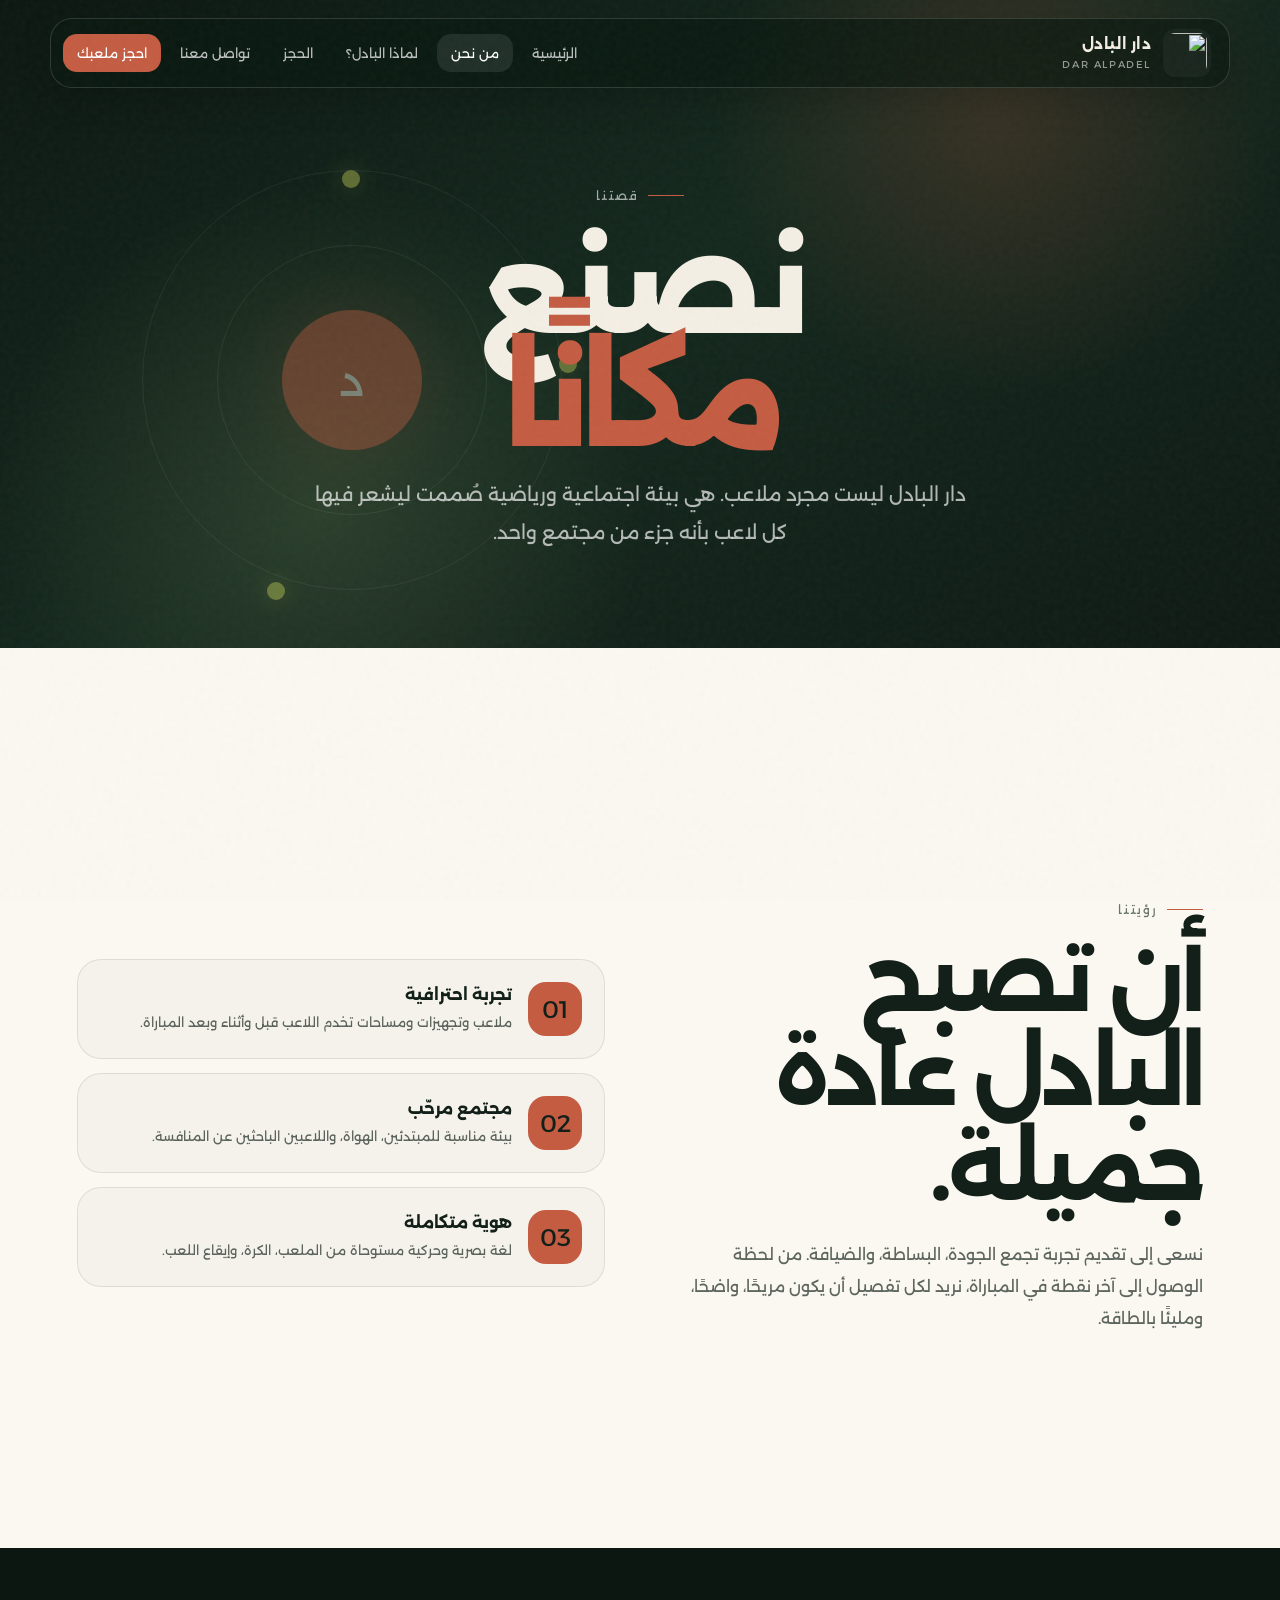
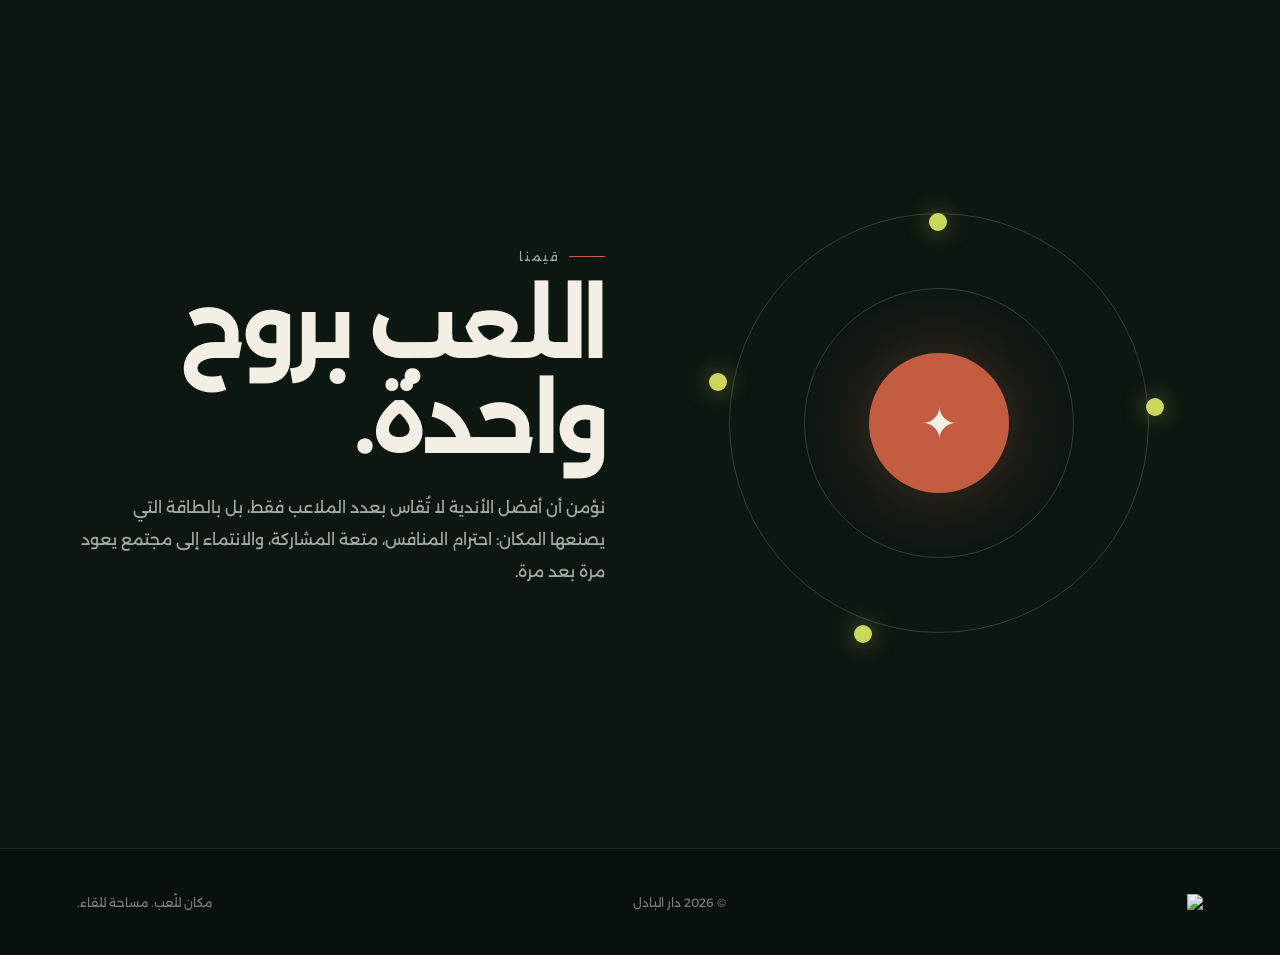
==== about.html @ 584abd35 "Add files via upload" ====
<!doctype html><html lang="ar" dir="rtl"><head><meta charset="utf-8"><meta name="viewport" content="width=device-width,initial-scale=1"><title>من نحن | دار البادل</title><link rel="stylesheet" href="styles.css"></head><body>
<header class="site-header"><a class="brand" href="index.html"><img src="assets/logo.png"><div class="brand-copy"><strong>دار البادل</strong><span>DAR ALPADEL</span></div></a><button class="menu-toggle">☰</button><nav class="nav"><a href="index.html">الرئيسية</a><a class="active" href="about.html">من نحن</a><a href="why.html">لماذا البادل؟</a><a href="booking.html">الحجز</a><a href="contact.html">تواصل معنا</a><a class="nav-cta" href="booking.html">احجز ملعبك</a></nav></header>
<section class="hero" style="min-height:72vh"><div class="game-stage"><div class="orbit" style="position:absolute;left:8%;top:20%;opacity:.42"><div class="orbit-core">د</div><span class="orbit-dot"></span><span class="orbit-dot"></span><span class="orbit-dot"></span></div></div><div class="hero-copy"><span class="eyebrow">قصتنا</span><h1 style="font-size:clamp(60px,10vw,140px)">نصنع <span>مكانًا</span></h1><p>دار البادل ليست مجرد ملاعب. هي بيئة اجتماعية ورياضية صُممت ليشعر فيها كل لاعب بأنه جزء من مجتمع واحد.</p></div></section>
<section class="section light"><div class="section-grid"><div class="reveal"><span class="eyebrow" style="color:var(--muted)">رؤيتنا</span><h2>أن تصبح البادل عادة جميلة.</h2><p>نسعى إلى تقديم تجربة تجمع الجودة، البساطة، والضيافة. من لحظة الوصول إلى آخر نقطة في المباراة، نريد لكل تفصيل أن يكون مريحًا، واضحًا، ومليئًا بالطاقة.</p></div><div class="feature-stack reveal"><div class="feature"><div class="feature-icon">01</div><div><h3>تجربة احترافية</h3><p>ملاعب وتجهيزات ومساحات تخدم اللاعب قبل وأثناء وبعد المباراة.</p></div></div><div class="feature"><div class="feature-icon">02</div><div><h3>مجتمع مرحّب</h3><p>بيئة مناسبة للمبتدئين، الهواة، واللاعبين الباحثين عن المنافسة.</p></div></div><div class="feature"><div class="feature-icon">03</div><div><h3>هوية متكاملة</h3><p>لغة بصرية وحركية مستوحاة من الملعب، الكرة، وإيقاع اللعب.</p></div></div></div></div></section>
<section class="section dark"><div class="section-grid"><div class="orbit reveal"><div class="orbit-core">✦</div><span class="orbit-dot"></span><span class="orbit-dot"></span><span class="orbit-dot"></span><span class="orbit-dot"></span></div><div class="reveal"><span class="eyebrow">قيمنا</span><h2>اللعب بروح واحدة.</h2><p>نؤمن أن أفضل الأندية لا تُقاس بعدد الملاعب فقط، بل بالطاقة التي يصنعها المكان: احترام المنافس، متعة المشاركة، والانتماء إلى مجتمع يعود مرة بعد مرة.</p></div></div></section>
<footer class="footer"><div class="footer-inner"><img src="assets/logo.png"><p>© 2026 دار البادل</p><p>مكان للّعب. مساحة للقاء.</p></div></footer><script src="script.js"></script></body></html>
---- styles.css ----
@import url('https://fonts.googleapis.com/css2?family=Alexandria:wght@300;400;500;600;700;800&family=Noto+Kufi+Arabic:wght@400;500;600;700;800&display=swap');

:root{
  --green:#5f744d;
  --green-dark:#15261d;
  --green-deep:#0c1711;
  --clay:#c45c42;
  --clay-soft:#e7a18e;
  --cream:#f4efe5;
  --paper:#fbf8f1;
  --ink:#122019;
  --muted:#66736b;
  --line:rgba(255,255,255,.13);
  --shadow:0 30px 80px rgba(0,0,0,.24);
}

*{box-sizing:border-box}
html{scroll-behavior:smooth}
body{
  margin:0;
  font-family:'Alexandria','Noto Kufi Arabic',sans-serif;
  color:var(--cream);
  background:var(--green-deep);
  overflow-x:hidden;
  direction:rtl;
}
body::before{
  content:"";
  position:fixed; inset:0;
  pointer-events:none; z-index:9999;
  opacity:.06;
  background-image:url("data:image/svg+xml,%3Csvg viewBox='0 0 180 180' xmlns='http://www.w3.org/2000/svg'%3E%3Cfilter id='n'%3E%3CfeTurbulence type='fractalNoise' baseFrequency='.9' numOctaves='2' stitchTiles='stitch'/%3E%3C/filter%3E%3Crect width='100%25' height='100%25' filter='url(%23n)' opacity='.65'/%3E%3C/svg%3E");
}
a{color:inherit;text-decoration:none}
button,input,select,textarea{font:inherit}

.site-header{
  position:fixed; top:18px; right:50%; transform:translateX(50%);
  width:min(1180px,calc(100% - 28px)); height:70px;
  z-index:1000; display:flex; align-items:center; justify-content:space-between;
  padding:0 18px 0 12px;
  border:1px solid rgba(255,255,255,.14);
  border-radius:22px;
  background:rgba(11,24,17,.68);
  backdrop-filter:blur(18px) saturate(130%);
  box-shadow:0 12px 35px rgba(0,0,0,.18);
}
.brand{display:flex;align-items:center;gap:12px}
.brand img{width:48px;height:48px;object-fit:contain;border-radius:12px;background:rgba(255,255,255,.04);padding:4px}
.brand-copy strong{display:block;font-size:15px;letter-spacing:.02em}
.brand-copy span{font-size:10px;color:rgba(255,255,255,.55);letter-spacing:.16em}
.nav{display:flex;gap:5px;align-items:center}
.nav a{padding:11px 14px;border-radius:14px;font-size:13px;color:rgba(255,255,255,.72);transition:.35s ease}
.nav a:hover,.nav a.active{background:rgba(255,255,255,.09);color:#fff}
.nav-cta{background:var(--clay)!important;color:#fff!important}
.menu-toggle{display:none;background:none;border:0;color:#fff;font-size:22px}

.progress-rail{position:fixed;left:22px;top:50%;transform:translateY(-50%);z-index:900;display:flex;flex-direction:column;gap:10px}
.progress-rail span{width:3px;height:40px;border-radius:99px;background:rgba(255,255,255,.13);overflow:hidden;position:relative}
.progress-rail span::after{content:"";position:absolute;inset:auto 0 0;height:var(--fill,0%);background:var(--clay);transition:.1s linear}

.page{min-height:100vh}
.hero{
  min-height:100vh; position:relative; display:grid; place-items:center; overflow:hidden;
  background:
   radial-gradient(circle at 78% 18%,rgba(196,92,66,.20),transparent 25%),
   radial-gradient(circle at 25% 78%,rgba(95,116,77,.30),transparent 30%),
   linear-gradient(145deg,#0c1711,#14281d 48%,#0e1913);
}
.hero-copy{position:relative;z-index:5;text-align:center;width:min(950px,90%);padding-top:85px}
.eyebrow{display:inline-flex;align-items:center;gap:9px;font-size:12px;letter-spacing:.16em;color:rgba(255,255,255,.62);text-transform:uppercase}
.eyebrow::before{content:"";width:36px;height:1px;background:var(--clay)}
.hero h1{font-size:clamp(64px,11vw,168px);line-height:.88;margin:28px 0 18px;letter-spacing:-.07em;font-weight:800}
.hero h1 span{display:block;color:var(--clay)}
.hero p{max-width:680px;margin:0 auto;color:rgba(255,255,255,.68);font-size:clamp(15px,1.5vw,20px);line-height:2}
.scroll-cue{position:absolute;bottom:34px;right:50%;transform:translateX(50%);z-index:5;font-size:11px;color:rgba(255,255,255,.42);display:flex;align-items:center;gap:10px}
.scroll-cue i{width:54px;height:1px;background:rgba(255,255,255,.2);position:relative;overflow:hidden}
.scroll-cue i::after{content:"";position:absolute;width:18px;height:1px;background:var(--clay);animation:scan 1.8s infinite ease-in-out}
@keyframes scan{from{right:-18px}to{right:54px}}

/* game court */
.game-stage{position:absolute;inset:0;perspective:1100px;overflow:hidden}
.court-wrap{position:absolute;width:min(900px,90vw);height:560px;left:50%;top:58%;transform:translate(-50%,-50%) rotateX(64deg) rotateZ(-5deg);transform-style:preserve-3d;filter:drop-shadow(0 40px 50px rgba(0,0,0,.35));opacity:.72}
.court{position:absolute;inset:0;border:4px solid rgba(244,239,229,.55);background:linear-gradient(90deg,transparent 49.7%,rgba(244,239,229,.5) 49.8% 50.2%,transparent 50.3%),linear-gradient(0deg,transparent 49.6%,rgba(244,239,229,.5) 49.7% 50.3%,transparent 50.4%),linear-gradient(145deg,#a84531,#cb644a);box-shadow:inset 0 0 0 18px rgba(21,38,29,.45)}
.court::before,.court::after{content:"";position:absolute;top:0;bottom:0;width:1px;background:rgba(244,239,229,.55)}
.court::before{left:24%}.court::after{right:24%}
.net{position:absolute;left:50%;top:0;bottom:0;width:10px;transform:translateX(-50%) translateZ(32px);background:repeating-linear-gradient(0deg,rgba(255,255,255,.5) 0 2px,transparent 2px 8px),rgba(14,27,19,.8);box-shadow:0 0 25px rgba(0,0,0,.5)}
.wall{position:absolute;background:rgba(95,116,77,.15);border:2px solid rgba(146,181,119,.45);backdrop-filter:blur(2px)}
.wall.back{left:0;right:0;height:120px;top:0;transform-origin:top;transform:rotateX(-90deg)}
.wall.side1{top:0;bottom:0;width:120px;left:0;transform-origin:left;transform:rotateY(90deg)}
.wall.side2{top:0;bottom:0;width:120px;right:0;transform-origin:right;transform:rotateY(-90deg)}
.ball{position:absolute;width:44px;height:44px;border-radius:50%;background:radial-gradient(circle at 35% 25%,#eaf275,#b9c642 58%,#758122);box-shadow:0 12px 30px rgba(0,0,0,.38),inset -5px -7px 12px rgba(0,0,0,.22);z-index:7;transform:translate3d(0,0,0)}
.ball::after{content:"";position:absolute;inset:5px;border-radius:50%;border:2px solid rgba(255,255,255,.55);border-left-color:transparent;border-bottom-color:transparent;transform:rotate(28deg)}
.racket{position:absolute;width:110px;height:155px;border:8px solid var(--green);border-radius:52% 52% 46% 46%;background:radial-gradient(circle,rgba(255,255,255,.12) 1.8px,transparent 2px);background-size:10px 10px;filter:drop-shadow(0 16px 18px rgba(0,0,0,.3));opacity:.68}
.racket::after{content:"";position:absolute;width:22px;height:70px;background:var(--clay);border-radius:10px;bottom:-60px;left:50%;transform:translateX(-50%)}
.racket.one{left:9%;top:24%;transform:rotate(-22deg)}
.racket.two{right:10%;bottom:18%;transform:rotate(24deg) scale(.8)}

.section{position:relative;min-height:100vh;padding:140px max(6vw,28px) 90px;display:flex;align-items:center;overflow:hidden}
.section.light{background:var(--paper);color:var(--ink)}
.section.dark{background:var(--green-deep)}
.section.clay{background:var(--clay);color:#fff}
.section-grid{width:min(1180px,100%);margin:auto;display:grid;grid-template-columns:1fr 1fr;gap:70px;align-items:center}
.section h2{font-size:clamp(44px,7vw,94px);line-height:1.05;margin:15px 0 24px;letter-spacing:-.045em}
.section p{font-size:16px;line-height:2;color:inherit;opacity:.68;max-width:620px}
.big-number{font-size:clamp(120px,22vw,340px);font-weight:800;line-height:.7;color:rgba(255,255,255,.045);position:absolute;left:-15px;bottom:30px;letter-spacing:-.08em}
.light .big-number{color:rgba(18,32,25,.05)}

.feature-stack{display:grid;gap:14px}
.feature{border:1px solid currentColor;border-color:rgba(255,255,255,.12);border-radius:24px;padding:22px;display:grid;grid-template-columns:54px 1fr;gap:16px;align-items:center;background:rgba(255,255,255,.035);transition:.4s ease}
.light .feature{border-color:rgba(18,32,25,.1);background:rgba(18,32,25,.025)}
.feature:hover{transform:translateX(-8px);background:rgba(255,255,255,.07)}
.feature-icon{width:54px;height:54px;border-radius:18px;display:grid;place-items:center;background:var(--clay);font-size:24px}
.feature h3{margin:0 0 7px;font-size:16px}.feature p{margin:0;font-size:13px;line-height:1.7}

.orbit{position:relative;width:min(500px,86vw);aspect-ratio:1;margin:auto}
.orbit::before,.orbit::after{content:"";position:absolute;border:1px solid rgba(255,255,255,.16);border-radius:50%;inset:8%;animation:spin 18s linear infinite}
.orbit::after{inset:23%;animation-direction:reverse;animation-duration:12s}
.orbit-core{position:absolute;inset:36%;border-radius:50%;background:var(--clay);box-shadow:0 0 80px rgba(196,92,66,.35);display:grid;place-items:center;font-size:44px}
.orbit-dot{position:absolute;width:18px;height:18px;border-radius:50%;background:#cbd65c;box-shadow:0 0 22px rgba(203,214,92,.5)}
.orbit-dot:nth-child(2){top:8%;left:48%}.orbit-dot:nth-child(3){top:45%;right:5%}.orbit-dot:nth-child(4){bottom:6%;left:33%}.orbit-dot:nth-child(5){left:4%;top:40%}
@keyframes spin{to{transform:rotate(360deg)}}

.kpi-row{display:grid;grid-template-columns:repeat(3,1fr);gap:14px;margin-top:32px}
.kpi{padding:22px;border-radius:22px;background:rgba(255,255,255,.06);border:1px solid rgba(255,255,255,.12)}
.kpi strong{display:block;font-size:32px;color:var(--clay);margin-bottom:7px}.kpi span{font-size:12px;color:rgba(255,255,255,.55)}

.booking-panel{width:min(980px,100%);margin:auto;padding:34px;border:1px solid rgba(255,255,255,.15);border-radius:34px;background:rgba(255,255,255,.055);backdrop-filter:blur(18px);box-shadow:var(--shadow)}
.booking-grid{display:grid;grid-template-columns:repeat(2,1fr);gap:16px;margin-top:30px}
.field{display:grid;gap:8px}.field.full{grid-column:1/-1}.field label{font-size:12px;color:rgba(255,255,255,.58)}
.field input,.field select,.field textarea{width:100%;border:1px solid rgba(255,255,255,.15);background:rgba(0,0,0,.12);color:#fff;border-radius:16px;padding:15px 16px;outline:none;transition:.3s}
.field input:focus,.field select:focus,.field textarea:focus{border-color:var(--clay);box-shadow:0 0 0 4px rgba(196,92,66,.12)}
.field option{color:#111}.field textarea{min-height:120px;resize:vertical}
.primary{border:0;border-radius:16px;padding:16px 22px;background:var(--clay);color:#fff;cursor:pointer;font-weight:700;transition:.3s;box-shadow:0 12px 30px rgba(196,92,66,.25)}
.primary:hover{transform:translateY(-3px);box-shadow:0 18px 40px rgba(196,92,66,.34)}

.contact-cards{display:grid;grid-template-columns:repeat(3,1fr);gap:16px;margin-top:36px}
.contact-card{padding:26px;border-radius:24px;background:rgba(255,255,255,.055);border:1px solid rgba(255,255,255,.12)}
.contact-card small{display:block;color:rgba(255,255,255,.5);margin-bottom:10px}.contact-card strong{font-size:16px}

.footer{padding:45px max(6vw,28px);background:#08110c;border-top:1px solid rgba(255,255,255,.09)}
.footer-inner{width:min(1180px,100%);margin:auto;display:flex;justify-content:space-between;align-items:center;gap:24px}
.footer p{margin:0;color:rgba(255,255,255,.45);font-size:12px}
.footer img{width:56px}

.reveal{opacity:0;transform:translateY(35px);transition:1s cubic-bezier(.2,.75,.2,1)}
.reveal.in{opacity:1;transform:none}
.float{animation:float 5s ease-in-out infinite}@keyframes float{50%{transform:translateY(-14px)}}

@media(max-width:900px){
 .nav{position:fixed;top:98px;right:14px;left:14px;display:none;flex-direction:column;align-items:stretch;background:rgba(11,24,17,.96);padding:15px;border-radius:20px;border:1px solid rgba(255,255,255,.12)}
 .nav.open{display:flex}.menu-toggle{display:block}.brand-copy{display:none}
 .section-grid{grid-template-columns:1fr;gap:45px}.hero h1{font-size:clamp(58px,18vw,105px)}
 .court-wrap{width:760px;left:42%;top:63%}.racket{opacity:.35}
 .kpi-row,.contact-cards{grid-template-columns:1fr}.booking-grid{grid-template-columns:1fr}.field.full{grid-column:auto}
 .progress-rail{display:none}.footer-inner{flex-direction:column;text-align:center}
}
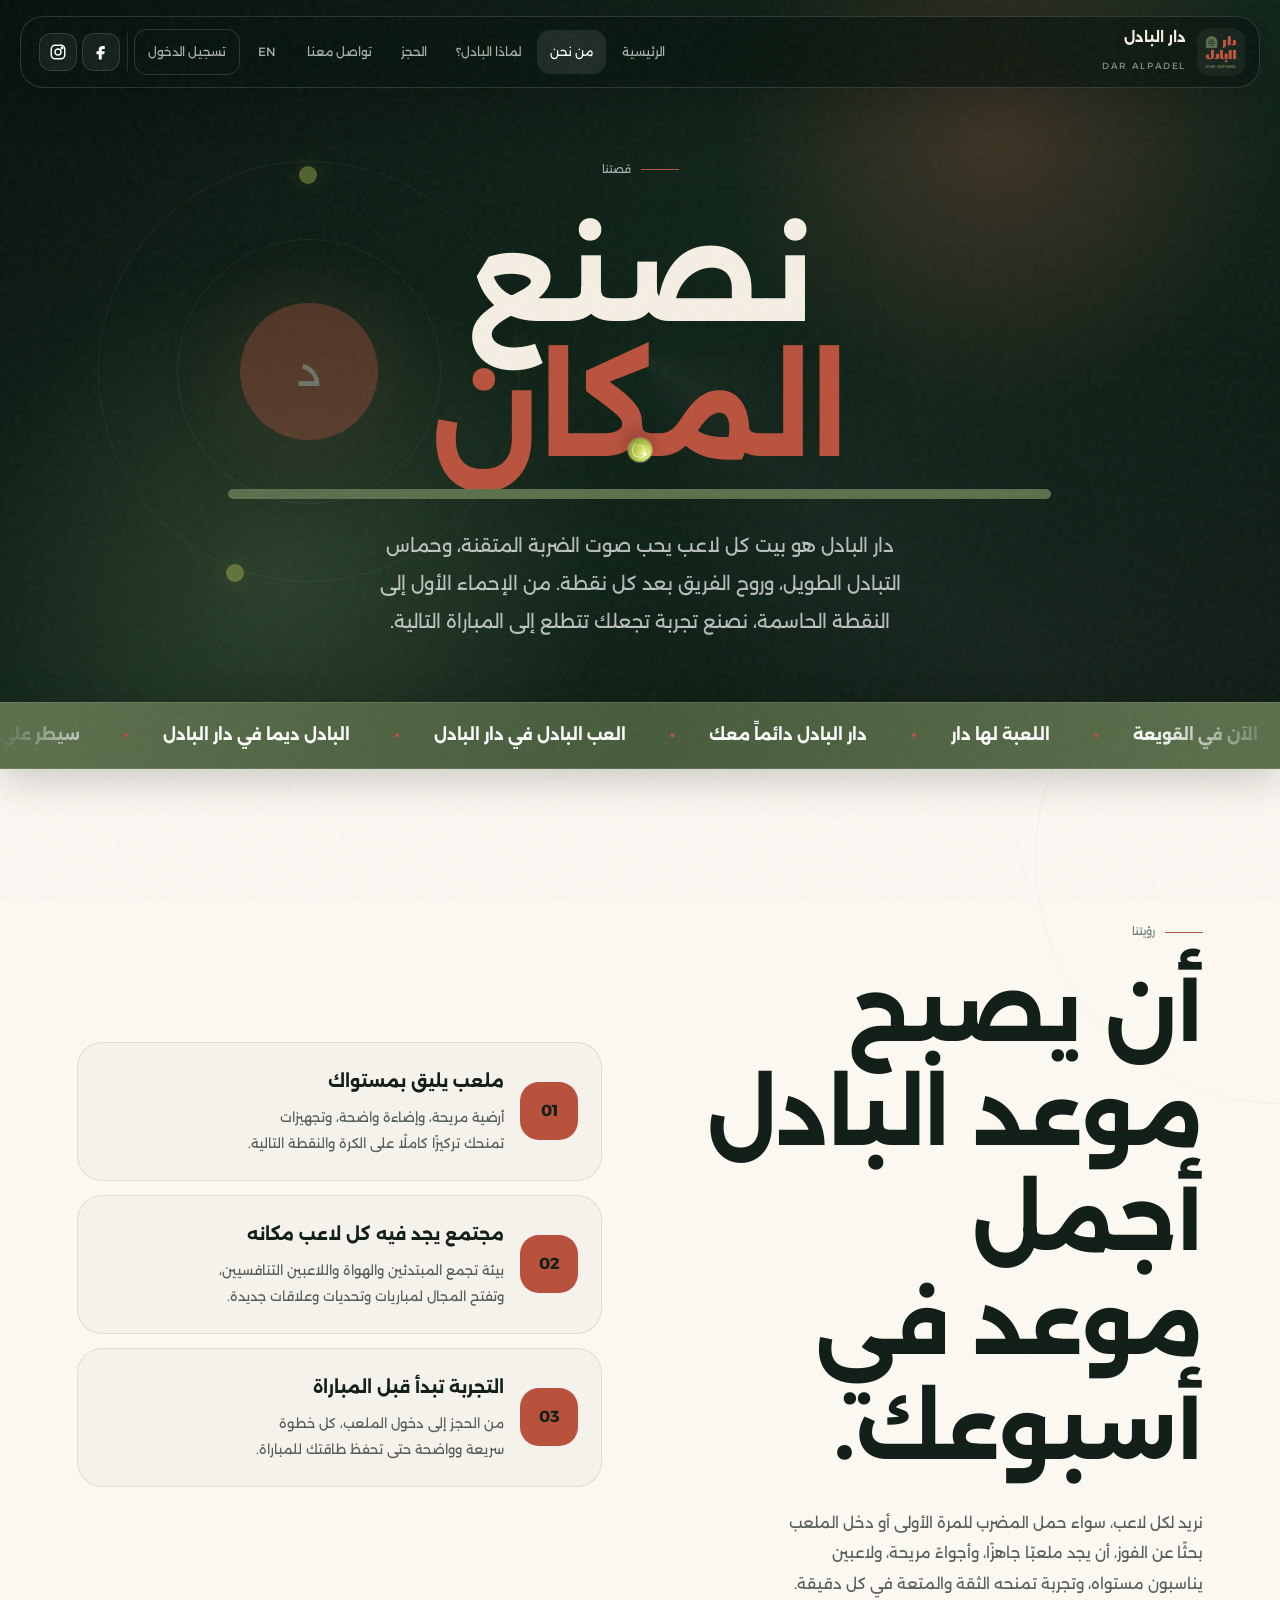
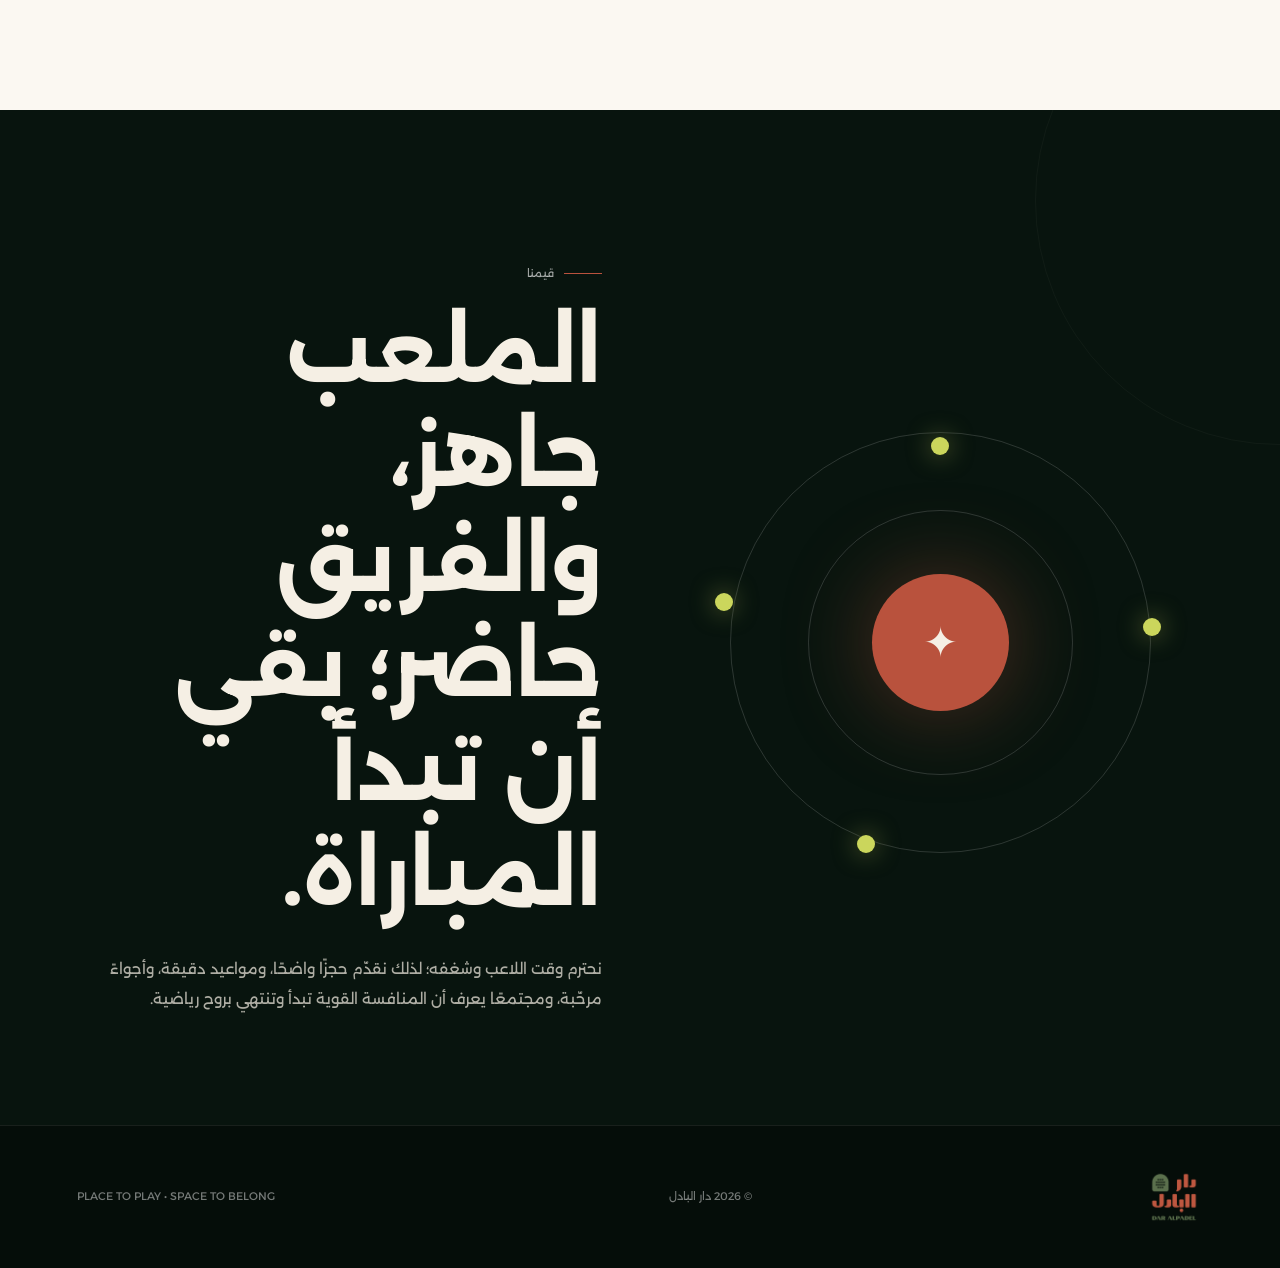
==== commit 0afb7a21: "Add files via upload" ====
--- a/about.html
+++ b/about.html
@@ -1,6 +1 @@
-<!doctype html><html lang="ar" dir="rtl"><head><meta charset="utf-8"><meta name="viewport" content="width=device-width,initial-scale=1"><title>من نحن | دار البادل</title><link rel="stylesheet" href="styles.css"></head><body>
-<header class="site-header"><a class="brand" href="index.html"><img src="assets/logo.png"><div class="brand-copy"><strong>دار البادل</strong><span>DAR ALPADEL</span></div></a><button class="menu-toggle">☰</button><nav class="nav"><a href="index.html">الرئيسية</a><a class="active" href="about.html">من نحن</a><a href="why.html">لماذا البادل؟</a><a href="booking.html">الحجز</a><a href="contact.html">تواصل معنا</a><a class="nav-cta" href="booking.html">احجز ملعبك</a></nav></header>
-<section class="hero" style="min-height:72vh"><div class="game-stage"><div class="orbit" style="position:absolute;left:8%;top:20%;opacity:.42"><div class="orbit-core">د</div><span class="orbit-dot"></span><span class="orbit-dot"></span><span class="orbit-dot"></span></div></div><div class="hero-copy"><span class="eyebrow">قصتنا</span><h1 style="font-size:clamp(60px,10vw,140px)">نصنع <span>مكانًا</span></h1><p>دار البادل ليست مجرد ملاعب. هي بيئة اجتماعية ورياضية صُممت ليشعر فيها كل لاعب بأنه جزء من مجتمع واحد.</p></div></section>
-<section class="section light"><div class="section-grid"><div class="reveal"><span class="eyebrow" style="color:var(--muted)">رؤيتنا</span><h2>أن تصبح البادل عادة جميلة.</h2><p>نسعى إلى تقديم تجربة تجمع الجودة، البساطة، والضيافة. من لحظة الوصول إلى آخر نقطة في المباراة، نريد لكل تفصيل أن يكون مريحًا، واضحًا، ومليئًا بالطاقة.</p></div><div class="feature-stack reveal"><div class="feature"><div class="feature-icon">01</div><div><h3>تجربة احترافية</h3><p>ملاعب وتجهيزات ومساحات تخدم اللاعب قبل وأثناء وبعد المباراة.</p></div></div><div class="feature"><div class="feature-icon">02</div><div><h3>مجتمع مرحّب</h3><p>بيئة مناسبة للمبتدئين، الهواة، واللاعبين الباحثين عن المنافسة.</p></div></div><div class="feature"><div class="feature-icon">03</div><div><h3>هوية متكاملة</h3><p>لغة بصرية وحركية مستوحاة من الملعب، الكرة، وإيقاع اللعب.</p></div></div></div></div></section>
-<section class="section dark"><div class="section-grid"><div class="orbit reveal"><div class="orbit-core">✦</div><span class="orbit-dot"></span><span class="orbit-dot"></span><span class="orbit-dot"></span><span class="orbit-dot"></span></div><div class="reveal"><span class="eyebrow">قيمنا</span><h2>اللعب بروح واحدة.</h2><p>نؤمن أن أفضل الأندية لا تُقاس بعدد الملاعب فقط، بل بالطاقة التي يصنعها المكان: احترام المنافس، متعة المشاركة، والانتماء إلى مجتمع يعود مرة بعد مرة.</p></div></div></section>
-<footer class="footer"><div class="footer-inner"><img src="assets/logo.png"><p>© 2026 دار البادل</p><p>مكان للّعب. مساحة للقاء.</p></div></footer><script src="script.js"></script></body></html>
+<!doctype html><html lang="ar" dir="rtl"><head><meta charset="utf-8"><meta name="viewport" content="width=device-width,initial-scale=1"><title>من نحن | Dar Alpadel</title><link rel="stylesheet" href="styles.css"></head><body><div class="page-progress"></div><header class="site-header"><a class="brand" href="home.html"><img src="logo.png"><div class="brand-copy"><strong>دار البادل</strong><small>DAR ALPADEL</small></div></a><button class="menu-toggle">☰</button><nav class="nav"><a href="home.html">الرئيسية</a><a class="active" href="about.html">من نحن</a><a href="why.html">لماذا البادل؟</a><a href="booking.html">الحجز</a><a href="contact.html">تواصل معنا</a><button class="lang-switch">EN</button><a class="account" href="auth.html" data-account>تسجيل الدخول</a><div class="nav-social" aria-label="روابط التواصل الاجتماعي"><a href="https://www.facebook.com/people/Dar-Al-Padelدار-البادل/61592068286306/?mibextid=wwXIfr&rdid=MiP0dB0Iv1mhrRpL&share_url=https%3A%2F%2Fwww.facebook.com%2Fshare%2F18tF1cYrZf%2F%3Fmibextid%3DwwXIfr" target="_blank" rel="noopener" aria-label="فيسبوك"><svg viewBox="0 0 24 24" aria-hidden="true"><path d="M14 8h3V4h-3c-3.3 0-5 2-5 5v2H6v4h3v7h4v-7h3.2l.8-4H13V9c0-.7.3-1 1-1Z"/></svg></a><a href="https://www.instagram.com/daralpadel.ly" target="_blank" rel="noopener" aria-label="إنستغرام"><svg viewBox="0 0 24 24" aria-hidden="true"><rect x="3" y="3" width="18" height="18" rx="5"/><circle cx="12" cy="12" r="4"/><circle cx="17.4" cy="6.6" r="1"/></svg></a></div></nav></header><section class="hero" style="min-height:78svh"><div class="game-stage"><div class="orbit" style="position:absolute;left:5%;top:18%;opacity:.38"><div class="orbit-core">د</div><span class="orbit-dot"></span><span class="orbit-dot"></span><span class="orbit-dot"></span></div></div><div class="hero-copy"><span class="eyebrow">قصتنا</span><h1 style="font-size:clamp(60px,10vw,140px)">نصنع <span>المكان</span></h1><p>دار البادل هو بيت كل لاعب يحب صوت الضربة المتقنة، وحماس التبادل الطويل، وروح الفريق بعد كل نقطة. من الإحماء الأول إلى النقطة الحاسمة، نصنع تجربة تجعلك تتطلع إلى المباراة التالية.</p></div></section><section class="section light"><div class="section-grid"><div class="reveal"><span class="eyebrow" style="color:var(--muted)">رؤيتنا</span><h2>أن يصبح موعد البادل أجمل موعد في أسبوعك.</h2><p>نريد لكل لاعب، سواء حمل المضرب للمرة الأولى أو دخل الملعب بحثًا عن الفوز، أن يجد ملعبًا جاهزًا، وأجواءً مريحة، ولاعبين يناسبون مستواه، وتجربة تمنحه الثقة والمتعة في كل دقيقة.</p></div><div class="feature-stack reveal"><div class="feature"><div class="feature-icon">01</div><div><h3>ملعب يليق بمستواك</h3><p>أرضية مريحة، وإضاءة واضحة، وتجهيزات تمنحك تركيزًا كاملًا على الكرة والنقطة التالية.</p></div></div><div class="feature"><div class="feature-icon">02</div><div><h3>مجتمع يجد فيه كل لاعب مكانه</h3><p>بيئة تجمع المبتدئين والهواة واللاعبين التنافسيين، وتفتح المجال لمباريات وتحديات وعلاقات جديدة.</p></div></div><div class="feature"><div class="feature-icon">03</div><div><h3>التجربة تبدأ قبل المباراة</h3><p>من الحجز إلى دخول الملعب، كل خطوة سريعة وواضحة حتى تحفظ طاقتك للمباراة.</p></div></div></div></div></section><section class="section dark"><div class="section-grid"><div class="orbit reveal"><div class="orbit-core">✦</div><span class="orbit-dot"></span><span class="orbit-dot"></span><span class="orbit-dot"></span><span class="orbit-dot"></span></div><div class="reveal"><span class="eyebrow">قيمنا</span><h2>الملعب جاهز، والفريق حاضر؛ بقي أن تبدأ المباراة.</h2><p>نحترم وقت اللاعب وشغفه؛ لذلك نقدّم حجزًا واضحًا، ومواعيد دقيقة، وأجواءً مرحّبة، ومجتمعًا يعرف أن المنافسة القوية تبدأ وتنتهي بروح رياضية.</p></div></div></section><footer class="footer"><div class="footer-inner"><img src="logo.png"><p>© 2026 دار البادل</p><p>PLACE TO PLAY • SPACE TO BELONG</p></div></footer><script src="script.js"></script></body></html>
--- a/styles.css
+++ b/styles.css
@@ -1,157 +1,265 @@
-@import url('https://fonts.googleapis.com/css2?family=Alexandria:wght@300;400;500;600;700;800&family=Noto+Kufi+Arabic:wght@400;500;600;700;800&display=swap');
-
-:root{
-  --green:#5f744d;
-  --green-dark:#15261d;
-  --green-deep:#0c1711;
-  --clay:#c45c42;
-  --clay-soft:#e7a18e;
-  --cream:#f4efe5;
-  --paper:#fbf8f1;
-  --ink:#122019;
-  --muted:#66736b;
-  --line:rgba(255,255,255,.13);
-  --shadow:0 30px 80px rgba(0,0,0,.24);
-}
-
-*{box-sizing:border-box}
-html{scroll-behavior:smooth}
-body{
-  margin:0;
-  font-family:'Alexandria','Noto Kufi Arabic',sans-serif;
-  color:var(--cream);
-  background:var(--green-deep);
-  overflow-x:hidden;
-  direction:rtl;
-}
-body::before{
-  content:"";
-  position:fixed; inset:0;
-  pointer-events:none; z-index:9999;
-  opacity:.06;
-  background-image:url("data:image/svg+xml,%3Csvg viewBox='0 0 180 180' xmlns='http://www.w3.org/2000/svg'%3E%3Cfilter id='n'%3E%3CfeTurbulence type='fractalNoise' baseFrequency='.9' numOctaves='2' stitchTiles='stitch'/%3E%3C/filter%3E%3Crect width='100%25' height='100%25' filter='url(%23n)' opacity='.65'/%3E%3C/svg%3E");
-}
-a{color:inherit;text-decoration:none}
-button,input,select,textarea{font:inherit}
-
-.site-header{
-  position:fixed; top:18px; right:50%; transform:translateX(50%);
-  width:min(1180px,calc(100% - 28px)); height:70px;
-  z-index:1000; display:flex; align-items:center; justify-content:space-between;
-  padding:0 18px 0 12px;
-  border:1px solid rgba(255,255,255,.14);
-  border-radius:22px;
-  background:rgba(11,24,17,.68);
-  backdrop-filter:blur(18px) saturate(130%);
-  box-shadow:0 12px 35px rgba(0,0,0,.18);
-}
-.brand{display:flex;align-items:center;gap:12px}
-.brand img{width:48px;height:48px;object-fit:contain;border-radius:12px;background:rgba(255,255,255,.04);padding:4px}
-.brand-copy strong{display:block;font-size:15px;letter-spacing:.02em}
-.brand-copy span{font-size:10px;color:rgba(255,255,255,.55);letter-spacing:.16em}
-.nav{display:flex;gap:5px;align-items:center}
-.nav a{padding:11px 14px;border-radius:14px;font-size:13px;color:rgba(255,255,255,.72);transition:.35s ease}
-.nav a:hover,.nav a.active{background:rgba(255,255,255,.09);color:#fff}
-.nav-cta{background:var(--clay)!important;color:#fff!important}
-.menu-toggle{display:none;background:none;border:0;color:#fff;font-size:22px}
-
-.progress-rail{position:fixed;left:22px;top:50%;transform:translateY(-50%);z-index:900;display:flex;flex-direction:column;gap:10px}
-.progress-rail span{width:3px;height:40px;border-radius:99px;background:rgba(255,255,255,.13);overflow:hidden;position:relative}
-.progress-rail span::after{content:"";position:absolute;inset:auto 0 0;height:var(--fill,0%);background:var(--clay);transition:.1s linear}
-
-.page{min-height:100vh}
-.hero{
-  min-height:100vh; position:relative; display:grid; place-items:center; overflow:hidden;
-  background:
-   radial-gradient(circle at 78% 18%,rgba(196,92,66,.20),transparent 25%),
-   radial-gradient(circle at 25% 78%,rgba(95,116,77,.30),transparent 30%),
-   linear-gradient(145deg,#0c1711,#14281d 48%,#0e1913);
-}
-.hero-copy{position:relative;z-index:5;text-align:center;width:min(950px,90%);padding-top:85px}
-.eyebrow{display:inline-flex;align-items:center;gap:9px;font-size:12px;letter-spacing:.16em;color:rgba(255,255,255,.62);text-transform:uppercase}
-.eyebrow::before{content:"";width:36px;height:1px;background:var(--clay)}
-.hero h1{font-size:clamp(64px,11vw,168px);line-height:.88;margin:28px 0 18px;letter-spacing:-.07em;font-weight:800}
-.hero h1 span{display:block;color:var(--clay)}
-.hero p{max-width:680px;margin:0 auto;color:rgba(255,255,255,.68);font-size:clamp(15px,1.5vw,20px);line-height:2}
-.scroll-cue{position:absolute;bottom:34px;right:50%;transform:translateX(50%);z-index:5;font-size:11px;color:rgba(255,255,255,.42);display:flex;align-items:center;gap:10px}
-.scroll-cue i{width:54px;height:1px;background:rgba(255,255,255,.2);position:relative;overflow:hidden}
-.scroll-cue i::after{content:"";position:absolute;width:18px;height:1px;background:var(--clay);animation:scan 1.8s infinite ease-in-out}
-@keyframes scan{from{right:-18px}to{right:54px}}
-
-/* game court */
-.game-stage{position:absolute;inset:0;perspective:1100px;overflow:hidden}
-.court-wrap{position:absolute;width:min(900px,90vw);height:560px;left:50%;top:58%;transform:translate(-50%,-50%) rotateX(64deg) rotateZ(-5deg);transform-style:preserve-3d;filter:drop-shadow(0 40px 50px rgba(0,0,0,.35));opacity:.72}
-.court{position:absolute;inset:0;border:4px solid rgba(244,239,229,.55);background:linear-gradient(90deg,transparent 49.7%,rgba(244,239,229,.5) 49.8% 50.2%,transparent 50.3%),linear-gradient(0deg,transparent 49.6%,rgba(244,239,229,.5) 49.7% 50.3%,transparent 50.4%),linear-gradient(145deg,#a84531,#cb644a);box-shadow:inset 0 0 0 18px rgba(21,38,29,.45)}
-.court::before,.court::after{content:"";position:absolute;top:0;bottom:0;width:1px;background:rgba(244,239,229,.55)}
-.court::before{left:24%}.court::after{right:24%}
-.net{position:absolute;left:50%;top:0;bottom:0;width:10px;transform:translateX(-50%) translateZ(32px);background:repeating-linear-gradient(0deg,rgba(255,255,255,.5) 0 2px,transparent 2px 8px),rgba(14,27,19,.8);box-shadow:0 0 25px rgba(0,0,0,.5)}
-.wall{position:absolute;background:rgba(95,116,77,.15);border:2px solid rgba(146,181,119,.45);backdrop-filter:blur(2px)}
-.wall.back{left:0;right:0;height:120px;top:0;transform-origin:top;transform:rotateX(-90deg)}
-.wall.side1{top:0;bottom:0;width:120px;left:0;transform-origin:left;transform:rotateY(90deg)}
-.wall.side2{top:0;bottom:0;width:120px;right:0;transform-origin:right;transform:rotateY(-90deg)}
-.ball{position:absolute;width:44px;height:44px;border-radius:50%;background:radial-gradient(circle at 35% 25%,#eaf275,#b9c642 58%,#758122);box-shadow:0 12px 30px rgba(0,0,0,.38),inset -5px -7px 12px rgba(0,0,0,.22);z-index:7;transform:translate3d(0,0,0)}
-.ball::after{content:"";position:absolute;inset:5px;border-radius:50%;border:2px solid rgba(255,255,255,.55);border-left-color:transparent;border-bottom-color:transparent;transform:rotate(28deg)}
-.racket{position:absolute;width:110px;height:155px;border:8px solid var(--green);border-radius:52% 52% 46% 46%;background:radial-gradient(circle,rgba(255,255,255,.12) 1.8px,transparent 2px);background-size:10px 10px;filter:drop-shadow(0 16px 18px rgba(0,0,0,.3));opacity:.68}
-.racket::after{content:"";position:absolute;width:22px;height:70px;background:var(--clay);border-radius:10px;bottom:-60px;left:50%;transform:translateX(-50%)}
-.racket.one{left:9%;top:24%;transform:rotate(-22deg)}
-.racket.two{right:10%;bottom:18%;transform:rotate(24deg) scale(.8)}
-
-.section{position:relative;min-height:100vh;padding:140px max(6vw,28px) 90px;display:flex;align-items:center;overflow:hidden}
-.section.light{background:var(--paper);color:var(--ink)}
-.section.dark{background:var(--green-deep)}
-.section.clay{background:var(--clay);color:#fff}
-.section-grid{width:min(1180px,100%);margin:auto;display:grid;grid-template-columns:1fr 1fr;gap:70px;align-items:center}
-.section h2{font-size:clamp(44px,7vw,94px);line-height:1.05;margin:15px 0 24px;letter-spacing:-.045em}
-.section p{font-size:16px;line-height:2;color:inherit;opacity:.68;max-width:620px}
-.big-number{font-size:clamp(120px,22vw,340px);font-weight:800;line-height:.7;color:rgba(255,255,255,.045);position:absolute;left:-15px;bottom:30px;letter-spacing:-.08em}
-.light .big-number{color:rgba(18,32,25,.05)}
-
-.feature-stack{display:grid;gap:14px}
-.feature{border:1px solid currentColor;border-color:rgba(255,255,255,.12);border-radius:24px;padding:22px;display:grid;grid-template-columns:54px 1fr;gap:16px;align-items:center;background:rgba(255,255,255,.035);transition:.4s ease}
-.light .feature{border-color:rgba(18,32,25,.1);background:rgba(18,32,25,.025)}
-.feature:hover{transform:translateX(-8px);background:rgba(255,255,255,.07)}
-.feature-icon{width:54px;height:54px;border-radius:18px;display:grid;place-items:center;background:var(--clay);font-size:24px}
-.feature h3{margin:0 0 7px;font-size:16px}.feature p{margin:0;font-size:13px;line-height:1.7}
-
-.orbit{position:relative;width:min(500px,86vw);aspect-ratio:1;margin:auto}
-.orbit::before,.orbit::after{content:"";position:absolute;border:1px solid rgba(255,255,255,.16);border-radius:50%;inset:8%;animation:spin 18s linear infinite}
-.orbit::after{inset:23%;animation-direction:reverse;animation-duration:12s}
-.orbit-core{position:absolute;inset:36%;border-radius:50%;background:var(--clay);box-shadow:0 0 80px rgba(196,92,66,.35);display:grid;place-items:center;font-size:44px}
-.orbit-dot{position:absolute;width:18px;height:18px;border-radius:50%;background:#cbd65c;box-shadow:0 0 22px rgba(203,214,92,.5)}
-.orbit-dot:nth-child(2){top:8%;left:48%}.orbit-dot:nth-child(3){top:45%;right:5%}.orbit-dot:nth-child(4){bottom:6%;left:33%}.orbit-dot:nth-child(5){left:4%;top:40%}
-@keyframes spin{to{transform:rotate(360deg)}}
-
-.kpi-row{display:grid;grid-template-columns:repeat(3,1fr);gap:14px;margin-top:32px}
-.kpi{padding:22px;border-radius:22px;background:rgba(255,255,255,.06);border:1px solid rgba(255,255,255,.12)}
-.kpi strong{display:block;font-size:32px;color:var(--clay);margin-bottom:7px}.kpi span{font-size:12px;color:rgba(255,255,255,.55)}
-
-.booking-panel{width:min(980px,100%);margin:auto;padding:34px;border:1px solid rgba(255,255,255,.15);border-radius:34px;background:rgba(255,255,255,.055);backdrop-filter:blur(18px);box-shadow:var(--shadow)}
-.booking-grid{display:grid;grid-template-columns:repeat(2,1fr);gap:16px;margin-top:30px}
-.field{display:grid;gap:8px}.field.full{grid-column:1/-1}.field label{font-size:12px;color:rgba(255,255,255,.58)}
-.field input,.field select,.field textarea{width:100%;border:1px solid rgba(255,255,255,.15);background:rgba(0,0,0,.12);color:#fff;border-radius:16px;padding:15px 16px;outline:none;transition:.3s}
-.field input:focus,.field select:focus,.field textarea:focus{border-color:var(--clay);box-shadow:0 0 0 4px rgba(196,92,66,.12)}
-.field option{color:#111}.field textarea{min-height:120px;resize:vertical}
-.primary{border:0;border-radius:16px;padding:16px 22px;background:var(--clay);color:#fff;cursor:pointer;font-weight:700;transition:.3s;box-shadow:0 12px 30px rgba(196,92,66,.25)}
-.primary:hover{transform:translateY(-3px);box-shadow:0 18px 40px rgba(196,92,66,.34)}
-
-.contact-cards{display:grid;grid-template-columns:repeat(3,1fr);gap:16px;margin-top:36px}
-.contact-card{padding:26px;border-radius:24px;background:rgba(255,255,255,.055);border:1px solid rgba(255,255,255,.12)}
-.contact-card small{display:block;color:rgba(255,255,255,.5);margin-bottom:10px}.contact-card strong{font-size:16px}
-
-.footer{padding:45px max(6vw,28px);background:#08110c;border-top:1px solid rgba(255,255,255,.09)}
-.footer-inner{width:min(1180px,100%);margin:auto;display:flex;justify-content:space-between;align-items:center;gap:24px}
-.footer p{margin:0;color:rgba(255,255,255,.45);font-size:12px}
-.footer img{width:56px}
-
-.reveal{opacity:0;transform:translateY(35px);transition:1s cubic-bezier(.2,.75,.2,1)}
-.reveal.in{opacity:1;transform:none}
-.float{animation:float 5s ease-in-out infinite}@keyframes float{50%{transform:translateY(-14px)}}
-
-@media(max-width:900px){
- .nav{position:fixed;top:98px;right:14px;left:14px;display:none;flex-direction:column;align-items:stretch;background:rgba(11,24,17,.96);padding:15px;border-radius:20px;border:1px solid rgba(255,255,255,.12)}
- .nav.open{display:flex}.menu-toggle{display:block}.brand-copy{display:none}
- .section-grid{grid-template-columns:1fr;gap:45px}.hero h1{font-size:clamp(58px,18vw,105px)}
- .court-wrap{width:760px;left:42%;top:63%}.racket{opacity:.35}
- .kpi-row,.contact-cards{grid-template-columns:1fr}.booking-grid{grid-template-columns:1fr}.field.full{grid-column:auto}
- .progress-rail{display:none}.footer-inner{flex-direction:column;text-align:center}
-}
+@import url('https://fonts.googleapis.com/css2?family=Alexandria:wght@300;400;500;600;700;800&family=Manrope:wght@300;400;500;600;700;800&display=swap');
+:root{--green:#5b704c;--deep:#08140e;--deep2:#102219;--clay:#b9523d;--cream:#f5efe4;--paper:#fbf8f2;--ink:#132019;--muted:#718077;--line:rgba(255,255,255,.13);--ease:cubic-bezier(.16,1,.3,1);--shadow:0 30px 90px rgba(0,0,0,.28)}
+*{box-sizing:border-box}html{scroll-behavior:smooth}body{margin:0;background:var(--deep);color:var(--cream);font-family:'Alexandria','Manrope',sans-serif;overflow-x:hidden}html[dir=ltr] body{font-family:'Manrope','Alexandria',sans-serif}a{color:inherit;text-decoration:none}button,input,select,textarea{font:inherit}button{color:inherit}body::after{content:"";position:fixed;inset:0;z-index:9999;pointer-events:none;opacity:.045;background-image:url("data:image/svg+xml,%3Csvg viewBox='0 0 180 180' xmlns='http://www.w3.org/2000/svg'%3E%3Cfilter id='n'%3E%3CfeTurbulence type='fractalNoise' baseFrequency='.85' numOctaves='2'/%3E%3C/filter%3E%3Crect width='100%25' height='100%25' filter='url(%23n)'/%3E%3C/svg%3E")}
+.site-header{position:fixed;top:16px;left:50%;transform:translateX(-50%);width:min(1240px,calc(100% - 28px));height:72px;z-index:1000;display:flex;align-items:center;justify-content:space-between;padding:0 14px 0 18px;border:1px solid rgba(255,255,255,.14);border-radius:23px;background:rgba(8,20,14,.68);backdrop-filter:blur(20px) saturate(140%);box-shadow:0 14px 45px rgba(0,0,0,.2)}
+.brand{display:flex;align-items:center;gap:11px}.brand img{width:48px;height:48px;object-fit:contain;border-radius:13px;background:rgba(255,255,255,.05);padding:4px}.brand strong{display:block;font-size:14px}.brand small{font-size:9px;letter-spacing:.18em;color:rgba(255,255,255,.5)}.nav{display:flex;align-items:center;gap:3px}.nav a,.nav button{border:0;background:transparent;padding:11px 13px;border-radius:13px;font-size:12px;color:rgba(255,255,255,.67);cursor:pointer;transition:.35s var(--ease)}.nav a:hover,.nav a.active,.nav button:hover{background:rgba(255,255,255,.09);color:#fff}.nav .cta{background:var(--clay);color:#fff}.nav .account{border:1px solid rgba(255,255,255,.15)}.menu-toggle{display:none;border:0;background:none;font-size:22px}.lang-switch{min-width:48px}.page-progress{position:fixed;left:0;top:0;height:3px;width:var(--progress,0%);background:var(--clay);z-index:1100}
+.hero{min-height:100svh;position:relative;display:grid;place-items:center;overflow:hidden;background:radial-gradient(circle at 78% 20%,rgba(197,91,66,.24),transparent 24%),radial-gradient(circle at 22% 82%,rgba(96,117,79,.32),transparent 28%),linear-gradient(145deg,#07110c,#11261a 50%,#0a1710)}.hero::before{content:"";position:absolute;inset:-30%;background:conic-gradient(from 90deg at 50% 50%,transparent,rgba(255,255,255,.035),transparent 22%);animation:ambient 18s linear infinite}@keyframes ambient{to{transform:rotate(360deg)}}
+.game-stage{position:absolute;inset:0;perspective:1200px;transform-style:preserve-3d}.court-wrap{position:absolute;width:min(950px,92vw);height:590px;left:50%;top:61%;transform:translate(-50%,-50%) rotateX(63deg) rotateZ(-4deg);transform-style:preserve-3d;opacity:.72;will-change:transform,opacity;filter:drop-shadow(0 50px 55px rgba(0,0,0,.38))}.court{position:absolute;inset:0;border:4px solid rgba(245,239,228,.58);background:linear-gradient(90deg,transparent 49.7%,rgba(245,239,228,.52) 49.8% 50.2%,transparent 50.3%),linear-gradient(0deg,transparent 49.7%,rgba(245,239,228,.52) 49.8% 50.2%,transparent 50.3%),linear-gradient(145deg,#a94431,#cc654b);box-shadow:inset 0 0 0 18px rgba(8,20,14,.42),0 0 80px rgba(197,91,66,.18)}.court::before,.court::after{content:"";position:absolute;top:0;bottom:0;width:1px;background:rgba(245,239,228,.55)}.court::before{left:24%}.court::after{right:24%}.net{position:absolute;left:50%;top:0;bottom:0;width:11px;transform:translateX(-50%) translateZ(34px);background:repeating-linear-gradient(0deg,rgba(255,255,255,.55) 0 2px,transparent 2px 8px),rgba(8,20,14,.85)}.wall{position:absolute;background:rgba(96,117,79,.12);border:2px solid rgba(152,191,123,.45);backdrop-filter:blur(2px)}.wall.back{left:0;right:0;height:125px;top:0;transform-origin:top;transform:rotateX(-90deg)}.wall.side1{top:0;bottom:0;width:125px;left:0;transform-origin:left;transform:rotateY(90deg)}.wall.side2{top:0;bottom:0;width:125px;right:0;transform-origin:right;transform:rotateY(-90deg)}
+.ball{position:absolute;width:46px;height:46px;border-radius:50%;left:14%;top:43%;z-index:7;background:radial-gradient(circle at 33% 24%,#f1f67c,#bdc947 55%,#758321);box-shadow:0 18px 34px rgba(0,0,0,.42),inset -6px -8px 13px rgba(0,0,0,.2);will-change:transform,left,top}.ball::after{content:"";position:absolute;inset:5px;border:2px solid rgba(255,255,255,.58);border-left-color:transparent;border-bottom-color:transparent;border-radius:50%;transform:rotate(28deg)}.racket{position:absolute;width:105px;height:145px;border:8px solid var(--green);border-radius:52% 52% 46% 46%;background:radial-gradient(circle,rgba(255,255,255,.12) 1.7px,transparent 2px);background-size:10px 10px;filter:drop-shadow(0 18px 22px rgba(0,0,0,.35));opacity:.55}.racket::after{content:"";position:absolute;width:22px;height:68px;background:var(--clay);border-radius:10px;bottom:-58px;left:50%;transform:translateX(-50%)}.racket.one{left:8%;top:24%;transform:rotate(-22deg)}.racket.two{right:9%;bottom:19%;transform:rotate(25deg) scale(.82)}
+.hero-copy{position:relative;z-index:5;text-align:center;width:min(980px,90%);padding-top:90px}.eyebrow{display:inline-flex;align-items:center;gap:10px;font-size:11px;letter-spacing:.16em;color:rgba(255,255,255,.62);text-transform:uppercase}.eyebrow::before{content:"";width:38px;height:1px;background:var(--clay)}h1{font-size:clamp(65px,11vw,166px);line-height:.86;margin:28px 0 22px;letter-spacing:-.065em}h1 span{display:block;color:var(--clay)}.hero-copy p{max-width:720px;margin:auto;font-size:clamp(15px,1.45vw,20px);line-height:2;color:rgba(255,255,255,.7)}.scroll-cue{position:absolute;bottom:31px;left:50%;transform:translateX(-50%);z-index:5;display:flex;gap:12px;align-items:center;font-size:10px;color:rgba(255,255,255,.45)}.scroll-cue i{width:60px;height:1px;background:rgba(255,255,255,.18);overflow:hidden}.scroll-cue i::after{content:"";display:block;width:20px;height:1px;background:var(--clay);animation:scan 1.8s var(--ease) infinite}@keyframes scan{from{transform:translateX(-25px)}to{transform:translateX(65px)}}
+.section{position:relative;min-height:100svh;padding:145px max(6vw,26px) 95px;display:flex;align-items:center;overflow:hidden}.section.light{background:var(--paper);color:var(--ink)}.section.dark{background:var(--deep)}.section.clay{background:var(--clay)}.section-grid{width:min(1180px,100%);margin:auto;display:grid;grid-template-columns:1fr 1fr;gap:76px;align-items:center}.section h2{font-size:clamp(43px,6.7vw,91px);line-height:1.05;margin:16px 0 25px;letter-spacing:-.045em}.section p{font-size:15px;line-height:2.05;opacity:.7;max-width:650px}.big-number{position:absolute;left:-15px;bottom:28px;font-size:clamp(130px,22vw,330px);font-weight:800;line-height:.7;letter-spacing:-.09em;color:rgba(255,255,255,.045)}.light .big-number{color:rgba(19,32,25,.05)}
+.feature-stack{display:grid;gap:14px}.feature{display:grid;grid-template-columns:58px 1fr;gap:16px;align-items:center;padding:23px;border:1px solid rgba(255,255,255,.12);border-radius:25px;background:rgba(255,255,255,.035);transition:.5s var(--ease)}.light .feature{border-color:rgba(19,32,25,.1);background:rgba(19,32,25,.025)}.feature:hover{transform:translateY(-6px);background:rgba(255,255,255,.07)}.feature-icon{width:58px;height:58px;border-radius:19px;display:grid;place-items:center;background:var(--clay);font-weight:700}.feature h3{margin:0 0 7px;font-size:17px}.feature p{margin:0;font-size:13px;line-height:1.75}.kpi-row{display:grid;grid-template-columns:repeat(3,1fr);gap:13px;margin-top:34px}.kpi{padding:23px;border-radius:23px;border:1px solid rgba(255,255,255,.12);background:rgba(255,255,255,.055)}.kpi strong{display:block;color:var(--clay);font-size:31px}.kpi span{font-size:11px;color:rgba(255,255,255,.55)}
+.orbit{position:relative;width:min(490px,86vw);aspect-ratio:1;margin:auto}.orbit::before,.orbit::after{content:"";position:absolute;inset:7%;border:1px solid rgba(255,255,255,.15);border-radius:50%;animation:spin 18s linear infinite}.orbit::after{inset:23%;animation-duration:11s;animation-direction:reverse}.orbit-core{position:absolute;inset:36%;border-radius:50%;display:grid;place-items:center;background:var(--clay);box-shadow:0 0 90px rgba(197,91,66,.38);font-size:42px}.orbit-dot{position:absolute;width:18px;height:18px;border-radius:50%;background:#cbd65c;box-shadow:0 0 24px rgba(203,214,92,.5)}.orbit-dot:nth-child(2){top:8%;left:48%}.orbit-dot:nth-child(3){right:5%;top:45%}.orbit-dot:nth-child(4){bottom:7%;left:33%}.orbit-dot:nth-child(5){left:4%;top:40%}@keyframes spin{to{transform:rotate(360deg)}}
+.primary,.secondary{display:inline-flex;align-items:center;justify-content:center;gap:8px;border-radius:16px;padding:15px 21px;font-weight:700;font-size:13px;transition:.35s var(--ease);cursor:pointer}.primary{border:0;background:var(--clay);color:#fff;box-shadow:0 14px 34px rgba(197,91,66,.28)}.primary:hover{transform:translateY(-4px);box-shadow:0 20px 44px rgba(197,91,66,.36)}.secondary{border:1px solid rgba(255,255,255,.16);background:rgba(255,255,255,.05)}
+.panel{width:min(1030px,100%);margin:auto;padding:35px;border:1px solid rgba(255,255,255,.14);border-radius:34px;background:rgba(255,255,255,.05);backdrop-filter:blur(18px);box-shadow:var(--shadow)}.form-grid{display:grid;grid-template-columns:repeat(2,1fr);gap:16px}.field{display:grid;gap:8px}.field.full{grid-column:1/-1}.field label{font-size:11px;color:rgba(255,255,255,.58)}.field input,.field select,.field textarea{width:100%;border:1px solid rgba(255,255,255,.15);background:rgba(0,0,0,.14);color:#fff;border-radius:16px;padding:15px 16px;outline:none;transition:.3s}.field input:focus,.field select:focus,.field textarea:focus{border-color:var(--clay);box-shadow:0 0 0 4px rgba(197,91,66,.12)}.field option{color:#111}.field textarea{min-height:115px;resize:vertical}.auth-shell{min-height:100svh;padding:125px 24px 60px;display:grid;place-items:center;background:radial-gradient(circle at 78% 15%,rgba(197,91,66,.21),transparent 24%),linear-gradient(145deg,#07110c,#11261a)}.auth-card{width:min(520px,100%);padding:34px;border:1px solid rgba(255,255,255,.14);border-radius:32px;background:rgba(255,255,255,.055);backdrop-filter:blur(20px);box-shadow:var(--shadow)}.auth-card .logo-center{text-align:center;margin-bottom:25px}.auth-card .logo-center img{width:100px}.auth-tabs{display:grid;grid-template-columns:1fr 1fr;background:rgba(0,0,0,.16);padding:5px;border-radius:16px;margin-bottom:22px}.auth-tabs button{border:0;background:transparent;padding:12px;border-radius:12px;cursor:pointer}.auth-tabs button.active{background:var(--clay)}.auth-form{display:none}.auth-form.active{display:grid;gap:14px}.helper{font-size:11px;color:rgba(255,255,255,.5);line-height:1.7}.booking-gate{text-align:center;padding:80px 25px}.booking-gate img{width:115px}.user-bar{display:flex;align-items:center;justify-content:space-between;gap:18px;margin-bottom:25px;padding:15px 17px;border-radius:18px;background:rgba(255,255,255,.06);border:1px solid rgba(255,255,255,.12)}.slots{display:grid;grid-template-columns:repeat(4,1fr);gap:10px}.slot{border:1px solid rgba(255,255,255,.14);background:rgba(255,255,255,.035);padding:13px;border-radius:14px;text-align:center;cursor:pointer;transition:.3s}.slot:hover,.slot.selected{background:var(--clay);border-color:var(--clay)}.slot.busy{opacity:.35;pointer-events:none;text-decoration:line-through}
+.contact-cards{display:grid;grid-template-columns:repeat(3,1fr);gap:15px;margin-bottom:24px}.contact-card{padding:26px;border:1px solid rgba(255,255,255,.12);border-radius:24px;background:rgba(255,255,255,.05)}.contact-card small{display:block;color:rgba(255,255,255,.5);margin-bottom:9px}.footer{padding:42px max(6vw,26px);background:#050d09;border-top:1px solid rgba(255,255,255,.08)}.footer-inner{width:min(1180px,100%);margin:auto;display:flex;justify-content:space-between;align-items:center;gap:20px}.footer img{width:58px}.footer p{margin:0;font-size:11px;color:rgba(255,255,255,.45)}.reveal{opacity:0;transform:translateY(38px);transition:1s var(--ease)}.reveal.in{opacity:1;transform:none}.float{animation:float 5s ease-in-out infinite}@keyframes float{50%{transform:translateY(-13px)}}.toast{position:fixed;bottom:25px;left:50%;transform:translate(-50%,20px);opacity:0;z-index:2000;padding:14px 20px;border-radius:15px;background:#fff;color:var(--ink);box-shadow:var(--shadow);transition:.4s var(--ease);font-size:13px}.toast.show{opacity:1;transform:translate(-50%,0)}
+@media(max-width:920px){.nav{position:fixed;top:96px;left:14px;right:14px;display:none;flex-direction:column;align-items:stretch;padding:14px;border-radius:21px;background:rgba(8,20,14,.97);border:1px solid rgba(255,255,255,.13)}.nav.open{display:flex}.menu-toggle{display:block}.brand-copy{display:none}.section-grid{grid-template-columns:1fr;gap:48px}.court-wrap{width:760px;left:43%;top:65%}.racket{opacity:.3}.kpi-row,.contact-cards,.slots{grid-template-columns:1fr 1fr}.form-grid{grid-template-columns:1fr}.field.full{grid-column:auto}.footer-inner{flex-direction:column;text-align:center}}
+@media(max-width:560px){.site-header{height:66px}.brand img{width:43px;height:43px}.hero-copy{padding-top:70px}.hero h1{font-size:clamp(58px,19vw,100px)}.section{padding-inline:22px}.panel,.auth-card{padding:23px}.kpi-row,.contact-cards,.slots{grid-template-columns:1fr}.court-wrap{left:35%;opacity:.52}.scroll-cue{bottom:22px}}
+@media(prefers-reduced-motion:reduce){*{scroll-behavior:auto!important;animation-duration:.01ms!important;animation-iteration-count:1!important;transition-duration:.01ms!important}}
+
+
+/* ===== Dar Alpadel motion system v2 ===== */
+:root{--brand-green:#5b704c;--brand-clay:#b9523d;--cursor-x:50vw;--cursor-y:50vh}
+@media (pointer:fine){body,body *{cursor:none!important}}
+.padel-cursor{position:fixed;left:0;top:0;width:24px;height:24px;border-radius:50%;z-index:10000;pointer-events:none;transform:translate3d(calc(var(--cursor-x) - 50%),calc(var(--cursor-y) - 50%),0);background:radial-gradient(circle at 35% 28%,#fff 0 7%,#dce67d 8% 18%,#b9c94d 42%,#71802f 100%);box-shadow:0 6px 18px rgba(0,0,0,.3),0 0 0 1px rgba(255,255,255,.25);transition:width .25s var(--ease),height .25s var(--ease),filter .25s var(--ease);will-change:transform}
+.padel-cursor::before,.padel-cursor::after{content:"";position:absolute;inset:4px;border:1.5px solid rgba(255,255,255,.7);border-left-color:transparent;border-bottom-color:transparent;border-radius:50%;transform:rotate(30deg)}
+.padel-cursor::after{inset:7px;transform:rotate(210deg)}
+.padel-cursor.is-hover{width:38px;height:38px;filter:brightness(1.08);box-shadow:0 10px 30px rgba(0,0,0,.32),0 0 0 8px rgba(185,82,61,.12)}
+.cursor-trail{position:fixed;width:7px;height:7px;border-radius:50%;background:var(--brand-clay);pointer-events:none;z-index:9998;opacity:.55;transform:translate(-50%,-50%);animation:trailFade .55s ease-out forwards}@keyframes trailFade{to{opacity:0;transform:translate(-50%,-50%) scale(.2)}}
+.motion-grid{position:fixed;inset:0;z-index:-1;pointer-events:none;opacity:.14;background-image:linear-gradient(rgba(91,112,76,.25) 1px,transparent 1px),linear-gradient(90deg,rgba(91,112,76,.25) 1px,transparent 1px);background-size:72px 72px;mask-image:radial-gradient(circle at var(--cursor-x) var(--cursor-y),#000,transparent 45%)}
+.ambient-ball{position:fixed;width:10px;height:10px;border-radius:50%;background:var(--brand-clay);z-index:0;pointer-events:none;opacity:.2;filter:blur(.2px);animation:ambientBall var(--dur,12s) ease-in-out infinite alternate;animation-delay:var(--delay,0s)}
+@keyframes ambientBall{from{transform:translate3d(var(--x1),var(--y1),0) scale(.6)}to{transform:translate3d(var(--x2),var(--y2),0) scale(1.35)}}
+.hero-copy>*{will-change:transform}.hero h1{filter:drop-shadow(0 16px 34px rgba(0,0,0,.2))}.hero h1 span{position:relative}.hero h1 span::after{content:"";position:absolute;right:8%;left:8%;bottom:-.08em;height:.08em;border-radius:999px;background:var(--brand-green);transform:scaleX(0);transform-origin:right;animation:titleLine 1.2s .6s var(--ease) forwards}@keyframes titleLine{to{transform:scaleX(1)}}
+.section::after{content:"";position:absolute;width:38vw;height:38vw;border:1px solid currentColor;border-radius:50%;opacity:.035;right:-19vw;top:-12vw;pointer-events:none;animation:slowOrbit 30s linear infinite}@keyframes slowOrbit{to{transform:rotate(360deg)}}
+.feature,.kpi,.contact-card,.panel{transform-style:preserve-3d;will-change:transform}.feature::after,.kpi::after,.contact-card::after{content:"";position:absolute;inset:0;border-radius:inherit;background:linear-gradient(120deg,transparent 35%,rgba(255,255,255,.11),transparent 65%);transform:translateX(-130%);transition:transform .8s var(--ease);pointer-events:none}.feature:hover::after,.kpi:hover::after,.contact-card:hover::after{transform:translateX(130%)}
+.feature,.kpi,.contact-card{position:relative;overflow:hidden}.feature-icon{transition:transform .55s var(--ease),border-radius .55s var(--ease)}.feature:hover .feature-icon{transform:rotate(-8deg) scale(1.08);border-radius:50%}
+.padel-marquee{overflow:hidden;border-block:1px solid rgba(255,255,255,.1);background:var(--brand-green);color:#fff;padding:15px 0;white-space:nowrap;position:relative;z-index:4}.padel-marquee-track{display:inline-flex;gap:42px;min-width:max-content;animation:marquee 24s linear infinite}.padel-marquee span{font-size:12px;font-weight:800;letter-spacing:.14em}.padel-marquee b{color:var(--brand-clay)}@keyframes marquee{to{transform:translateX(-50%)}}
+html[dir=rtl] .padel-marquee-track{animation-name:marqueeR}@keyframes marqueeR{to{transform:translateX(50%)}}
+.hit-flash{position:fixed;inset:0;pointer-events:none;z-index:9997;background:radial-gradient(circle at var(--cursor-x) var(--cursor-y),rgba(185,82,61,.18),transparent 18%);opacity:0}.hit-flash.play{animation:hitFlash .34s ease-out}@keyframes hitFlash{0%{opacity:1}100%{opacity:0}}
+.ball{animation:ballPulse 2.6s ease-in-out infinite}@keyframes ballPulse{50%{box-shadow:0 22px 42px rgba(0,0,0,.46),0 0 28px rgba(185,82,61,.25),inset -6px -8px 13px rgba(0,0,0,.2)}}
+.racket.one{animation:racketOne 5s ease-in-out infinite}.racket.two{animation:racketTwo 6s ease-in-out infinite}@keyframes racketOne{50%{transform:rotate(-12deg) translateY(-12px)}}@keyframes racketTwo{50%{transform:rotate(16deg) scale(.86) translateY(10px)}}
+.site-header{transition:transform .45s var(--ease),background .45s ease,box-shadow .45s ease}.site-header.scrolled{background:rgba(8,20,14,.9);box-shadow:0 18px 55px rgba(0,0,0,.3);transform:translateX(-50%) scale(.985)}
+@media(prefers-reduced-motion:reduce){*,*::before,*::after{animation-duration:.01ms!important;animation-iteration-count:1!important;scroll-behavior:auto!important}.padel-cursor,.motion-grid,.ambient-ball{display:none!important}}
+
+
+/* ===== Arabic typography refinement ===== */
+html[lang="ar"] body,
+html[lang="ar"] button,
+html[lang="ar"] input,
+html[lang="ar"] select,
+html[lang="ar"] textarea{
+  font-family:'Alexandria','Noto Kufi Arabic',Tahoma,Arial,sans-serif;
+}
+html[lang="ar"] h1,
+html[lang="ar"] h2,
+html[lang="ar"] h3,
+html[lang="ar"] .eyebrow,
+html[lang="ar"] .nav a,
+html[lang="ar"] .nav button,
+html[lang="ar"] .padel-marquee span{
+  letter-spacing:0!important;
+  text-transform:none!important;
+  font-feature-settings:'liga' 1,'calt' 1;
+  font-kerning:normal;
+}
+html[lang="ar"] .padel-marquee-track{direction:rtl}
+html[lang="ar"] .padel-marquee span{font-weight:700;word-spacing:.08em;white-space:nowrap}
+.padel-marquee span.ar{direction:rtl;unicode-bidi:isolate;font-family:'Alexandria','Noto Kufi Arabic',Tahoma,sans-serif}
+.padel-marquee span.en{direction:ltr;unicode-bidi:isolate;font-family:'Manrope',sans-serif;letter-spacing:.08em}
+
+/* ===== Cinematic gateway ===== */
+.intro-page{min-height:100svh;overflow:hidden;background:var(--deep);cursor:none}
+.intro-page .padel-cursor{z-index:20000}
+.intro-scene{position:relative;min-height:100svh;display:grid;place-items:center;overflow:hidden;isolation:isolate;background:radial-gradient(circle at 78% 18%,rgba(185,82,61,.24),transparent 25%),radial-gradient(circle at 20% 80%,rgba(91,112,76,.28),transparent 30%),linear-gradient(145deg,#07110c,#102219 52%,#08140e)}
+.intro-noise{position:fixed;inset:0;pointer-events:none;z-index:20;opacity:.055;background-image:url("data:image/svg+xml,%3Csvg viewBox='0 0 180 180' xmlns='http://www.w3.org/2000/svg'%3E%3Cfilter id='n'%3E%3CfeTurbulence type='fractalNoise' baseFrequency='.9' numOctaves='2'/%3E%3C/filter%3E%3Crect width='100%25' height='100%25' filter='url(%23n)'/%3E%3C/svg%3E")}
+.intro-glow{position:absolute;border-radius:50%;filter:blur(80px);opacity:.32;animation:introGlow 8s ease-in-out infinite alternate}.intro-glow-a{width:34vw;height:34vw;background:var(--clay);right:-10vw;top:-10vw}.intro-glow-b{width:30vw;height:30vw;background:var(--green);left:-8vw;bottom:-10vw;animation-delay:-3s}@keyframes introGlow{to{transform:translate3d(4vw,-2vw,0) scale(1.12)}}
+.intro-court-shell{position:absolute;inset:0;perspective:1250px;transform-style:preserve-3d;pointer-events:none}
+.intro-court{position:absolute;width:min(980px,92vw);height:590px;left:50%;top:67%;transform:translate(-50%,-50%) rotateX(66deg) rotateZ(-5deg);border:4px solid rgba(245,239,228,.52);background:linear-gradient(145deg,#a94431,#c65d45);box-shadow:inset 0 0 0 20px rgba(8,20,14,.42),0 60px 100px rgba(0,0,0,.42);opacity:.78;animation:introCourt 7s var(--ease) infinite alternate;transform-style:preserve-3d}
+.intro-court::before,.intro-court::after{content:"";position:absolute;top:0;bottom:0;width:1px;background:rgba(245,239,228,.55)}.intro-court::before{left:24%}.intro-court::after{right:24%}
+.intro-line{position:absolute;background:rgba(245,239,228,.58)}.intro-line-mid{left:0;right:0;top:50%;height:2px}.intro-line-left,.intro-line-right{top:0;bottom:0;width:2px}.intro-line-left{left:50%}.intro-line-right{right:50%}
+.intro-net{position:absolute;left:50%;top:0;bottom:0;width:12px;transform:translateX(-50%) translateZ(36px);background:repeating-linear-gradient(0deg,rgba(255,255,255,.55) 0 2px,transparent 2px 8px),rgba(8,20,14,.86);box-shadow:0 0 30px rgba(0,0,0,.5)}
+@keyframes introCourt{to{transform:translate(-50%,-50%) rotateX(62deg) rotateZ(-2deg) scale(1.035)}}
+.intro-racket{position:absolute;width:120px;height:164px;border:9px solid var(--green);border-radius:52% 52% 45% 45%;background:radial-gradient(circle,rgba(255,255,255,.16) 1.8px,transparent 2px);background-size:11px 11px;filter:drop-shadow(0 20px 26px rgba(0,0,0,.4));transform-origin:50% 130%}.intro-racket::after{content:"";position:absolute;width:24px;height:76px;left:50%;bottom:-65px;transform:translateX(-50%);border-radius:12px;background:var(--clay)}
+.intro-racket-left{left:8%;top:22%;transform:rotate(-24deg);animation:racketLeft 4.8s ease-in-out infinite}.intro-racket-right{right:9%;bottom:18%;transform:rotate(25deg) scale(.82);animation:racketRight 5.4s ease-in-out infinite reverse}
+@keyframes racketLeft{50%{transform:rotate(-9deg) translate3d(18px,-18px,80px)}}@keyframes racketRight{50%{transform:rotate(12deg) scale(.9) translate3d(-16px,-20px,90px)}}
+.intro-ball{position:absolute;width:48px;height:48px;border-radius:50%;left:18%;top:48%;background:radial-gradient(circle at 32% 23%,#f4f87c,#beca47 56%,#758321);box-shadow:0 18px 34px rgba(0,0,0,.42),inset -6px -8px 13px rgba(0,0,0,.2);animation:introBall 4.2s cubic-bezier(.55,.03,.45,.97) infinite;z-index:3}.intro-ball::after{content:"";position:absolute;inset:5px;border:2px solid rgba(255,255,255,.58);border-left-color:transparent;border-bottom-color:transparent;border-radius:50%;transform:rotate(28deg)}
+@keyframes introBall{0%{left:16%;top:58%;transform:translate(-50%,-50%) rotate(0) translateZ(0)}25%{left:38%;top:31%;transform:translate(-50%,-50%) rotate(300deg) translateZ(130px)}50%{left:58%;top:52%;transform:translate(-50%,-50%) rotate(620deg) translateZ(20px)}75%{left:77%;top:28%;transform:translate(-50%,-50%) rotate(920deg) translateZ(150px)}100%{left:88%;top:57%;transform:translate(-50%,-50%) rotate(1240deg) translateZ(0)}}
+.intro-content{position:relative;z-index:8;width:min(820px,88vw);text-align:center;padding:40px 20px 80px}.intro-logo{width:clamp(92px,11vw,148px);height:clamp(92px,11vw,148px);object-fit:contain;margin-bottom:22px;filter:drop-shadow(0 24px 35px rgba(0,0,0,.32));animation:logoFloat 4.5s ease-in-out infinite}@keyframes logoFloat{50%{transform:translateY(-10px) rotate(-1deg)}}
+.intro-kicker{margin:0 0 14px;color:rgba(255,255,255,.62);font-size:13px;font-weight:600}.intro-content h1{margin:0;font-size:clamp(52px,8.5vw,128px);line-height:.98;letter-spacing:-.05em}.intro-content h1 span{color:var(--clay)}.intro-copy{max-width:650px;margin:24px auto 30px;font-size:clamp(14px,1.3vw,18px);line-height:2;color:rgba(255,255,255,.68)}
+.intro-enter{display:inline-flex;align-items:center;gap:18px;padding:17px 23px 17px 18px;border:1px solid rgba(255,255,255,.18);border-radius:999px;background:rgba(255,255,255,.075);backdrop-filter:blur(14px);font-size:14px;font-weight:700;transition:.45s var(--ease);box-shadow:0 18px 50px rgba(0,0,0,.22)}.intro-enter i{display:grid;place-items:center;width:42px;height:42px;border-radius:50%;background:var(--clay);font-style:normal;transition:.45s var(--ease)}.intro-enter:hover{transform:translateY(-5px);background:rgba(255,255,255,.12)}.intro-enter:hover i{transform:rotate(45deg) scale(1.08)}
+.intro-lang{position:absolute;top:24px;left:24px;border:1px solid rgba(255,255,255,.18);border-radius:999px;background:rgba(255,255,255,.07);padding:10px 15px;font-size:11px;cursor:pointer;backdrop-filter:blur(12px)}.intro-hint{position:absolute;bottom:24px;left:50%;transform:translateX(-50%);z-index:8;font-size:10px;color:rgba(255,255,255,.42);white-space:nowrap}
+.intro-page.is-leaving .intro-content{opacity:0;transform:scale(.96);transition:.65s var(--ease)}.intro-page.is-leaving .intro-court-shell{transform:scale(1.16);opacity:0;transition:.85s var(--ease)}
+@media(max-width:700px){.intro-court{width:760px;left:44%;top:72%}.intro-racket{opacity:.4}.intro-racket-left{left:-4%}.intro-racket-right{right:-7%}.intro-content{padding-bottom:90px}.intro-logo{margin-bottom:14px}.intro-lang{top:18px;left:18px}}
+@media(prefers-reduced-motion:reduce){.intro-court,.intro-racket,.intro-ball,.intro-logo,.intro-glow{animation:none!important}}
+
+/* ===== Cinematic journey upgrade ===== */
+html[lang="ar"] .intro-content h1,
+html[lang="ar"] .hero h1,
+html[lang="ar"] .cinema-copy h2{letter-spacing:0!important}
+.intro-content h1,.intro-content h1 span{text-decoration:none!important;border-bottom:0!important;background-image:none!important}
+.intro-content h1::after,.intro-content h1 span::after{display:none!important;content:none!important}
+.intro-kicker{display:inline-flex;align-items:center;gap:12px;padding:8px 14px;border:1px solid rgba(255,255,255,.13);border-radius:999px;background:rgba(255,255,255,.055);backdrop-filter:blur(12px)}
+.intro-kicker::before{content:"";width:7px;height:7px;border-radius:50%;background:var(--clay);box-shadow:0 0 18px rgba(185,82,61,.75);animation:kickerPulse 1.8s ease-in-out infinite}@keyframes kickerPulse{50%{transform:scale(1.65);opacity:.45}}
+
+.padel-marquee{padding:18px 0;background:linear-gradient(90deg,var(--green),#465b3b,var(--green));box-shadow:0 12px 40px rgba(0,0,0,.18)}
+.padel-marquee::before,.padel-marquee::after{content:"";position:absolute;top:0;bottom:0;width:10vw;z-index:2;pointer-events:none}.padel-marquee::before{right:0;background:linear-gradient(270deg,var(--green),transparent)}.padel-marquee::after{left:0;background:linear-gradient(90deg,var(--green),transparent)}
+.padel-marquee-track{gap:0;animation-duration:34s}
+.padel-marquee span{display:inline-flex;align-items:center;gap:34px;padding-inline:22px;font-size:clamp(13px,1.25vw,17px);font-weight:700;line-height:1.8;letter-spacing:0!important}
+.padel-marquee span b{font-size:9px;color:var(--clay);filter:drop-shadow(0 0 7px rgba(185,82,61,.75))}
+html[lang="ar"] .padel-marquee span{font-family:'Alexandria',Tahoma,Arial,sans-serif;word-spacing:0;letter-spacing:0!important}
+
+.cinema-chapter{position:relative;height:170vh;background:var(--deep);isolation:isolate}
+.cinema-chapter::before{content:"";position:absolute;inset:0;pointer-events:none;background:radial-gradient(circle at 70% 30%,rgba(185,82,61,.14),transparent 30%),radial-gradient(circle at 25% 70%,rgba(91,112,76,.2),transparent 35%)}
+.cinema-sticky{position:sticky;top:0;min-height:100svh;display:grid;grid-template-columns:minmax(0,1fr) minmax(0,1.1fr);align-items:center;gap:5vw;padding:120px max(6vw,28px) 70px;overflow:hidden}
+.cinema-copy{position:relative;z-index:5;max-width:670px}.chapter-index{display:inline-flex;align-items:center;gap:10px;font-size:12px;color:rgba(255,255,255,.55)}.chapter-index::before{content:"";width:42px;height:1px;background:var(--clay)}
+.cinema-copy h2{font-size:clamp(52px,7vw,112px);line-height:1.02;margin:20px 0 26px;font-weight:800}.cinema-copy h2 em{font-style:normal;color:var(--clay)}.cinema-copy p{font-size:clamp(15px,1.35vw,19px);line-height:2.1;color:rgba(255,255,255,.66);max-width:590px}
+.cinema-visual{position:relative;min-height:62vh;display:grid;place-items:center;perspective:1000px}
+.tunnel-ring{position:absolute;border:2px solid rgba(245,239,228,.16);border-radius:34px;transform:rotateX(64deg) rotateZ(-8deg);animation:ringFlight 7s var(--ease) infinite}.tunnel-ring.r1{width:88%;height:64%;animation-delay:0s}.tunnel-ring.r2{width:64%;height:46%;animation-delay:-2.2s}.tunnel-ring.r3{width:40%;height:28%;animation-delay:-4.4s}@keyframes ringFlight{0%,100%{transform:rotateX(64deg) rotateZ(-8deg) translateZ(-220px);opacity:.12}50%{transform:rotateX(64deg) rotateZ(-2deg) translateZ(180px);opacity:.75}}
+.travel-ball{width:62px;height:62px;border-radius:50%;background:radial-gradient(circle at 32% 23%,#f4f87c,#beca47 56%,#758321);box-shadow:0 25px 45px rgba(0,0,0,.5),0 0 45px rgba(190,202,71,.22);animation:travelBall 4.8s var(--ease) infinite}.travel-ball::after{content:"";position:absolute;inset:7px;border-radius:50%;border:2px solid rgba(255,255,255,.6);border-left-color:transparent;border-bottom-color:transparent}@keyframes travelBall{0%,100%{transform:translate3d(-120px,80px,0) rotate(0) scale(.7)}45%{transform:translate3d(80px,-90px,180px) rotate(620deg) scale(1.2)}70%{transform:translate3d(150px,30px,80px) rotate(980deg) scale(.95)}}
+.cinema-rally{background:linear-gradient(160deg,#101d15,#07110c 65%)}.rally-lines{position:relative;min-height:65vh;transform:perspective(900px) rotateX(62deg) rotateZ(-4deg)}.rally-lines i{position:absolute;inset:8% 4%;border:2px solid rgba(245,239,228,.17);animation:rallyPulse 4s ease-in-out infinite}.rally-lines i:nth-child(2){inset:18% 14%;animation-delay:-1s}.rally-lines i:nth-child(3){inset:28% 24%;animation-delay:-2s}.rally-lines i:nth-child(4){inset:38% 34%;animation-delay:-3s}.rally-lines span{position:absolute;width:56px;height:56px;border-radius:50%;background:radial-gradient(circle at 32% 23%,#f4f87c,#beca47 56%,#758321);animation:rallyShot 3.8s cubic-bezier(.55,.02,.45,.98) infinite}@keyframes rallyPulse{50%{border-color:rgba(185,82,61,.5);box-shadow:0 0 35px rgba(185,82,61,.14)}}@keyframes rallyShot{0%{left:6%;top:74%;transform:rotate(0) scale(.72)}35%{left:47%;top:12%;transform:rotate(480deg) scale(1.18)}70%{left:82%;top:62%;transform:rotate(840deg) scale(.8)}100%{left:6%;top:74%;transform:rotate(1200deg) scale(.72)}}
+.cinema-community{background:linear-gradient(145deg,#0a1710,#173021)}.community-orbit{position:relative;width:min(520px,80vw);aspect-ratio:1;margin:auto;border:1px solid rgba(255,255,255,.14);border-radius:50%;animation:communitySpin 18s linear infinite}.community-orbit::before{content:"";position:absolute;inset:20%;border:1px solid rgba(255,255,255,.1);border-radius:50%}.community-orbit b{position:absolute;inset:36%;border-radius:50%;display:grid;place-items:center;background:var(--clay);font-size:58px;box-shadow:0 0 90px rgba(185,82,61,.35)}.community-orbit span{position:absolute;width:22px;height:22px;border-radius:50%;background:#c7d263;box-shadow:0 0 25px rgba(199,210,99,.35)}.community-orbit span:nth-of-type(1){top:7%;left:48%}.community-orbit span:nth-of-type(2){right:4%;top:46%}.community-orbit span:nth-of-type(3){bottom:5%;left:38%}.community-orbit span:nth-of-type(4){left:5%;top:37%}@keyframes communitySpin{to{transform:rotate(360deg)}}
+
+@media(max-width:900px){.cinema-chapter{height:auto}.cinema-sticky{position:relative;min-height:auto;grid-template-columns:1fr;padding-top:110px;padding-bottom:100px}.cinema-visual,.rally-lines{min-height:48vh}.cinema-copy h2{font-size:clamp(48px,14vw,78px)}.community-orbit{width:min(390px,86vw)}}
+
+/* ===== Final professional refinement: typography, booking CTA, social icons and mobile UI ===== */
+.hero-actions{display:flex;align-items:center;justify-content:center;gap:12px;margin-top:30px;position:relative;z-index:7;flex-wrap:wrap}
+.hero-actions .primary,.hero-actions .secondary{min-width:168px;padding:16px 24px}
+.hero-actions .secondary{background:rgba(8,20,14,.34);backdrop-filter:blur(12px)}
+
+html[lang="ar"] body{font-family:'Alexandria',Tahoma,Arial,sans-serif;line-height:1.8}
+html[lang="ar"] h1,html[lang="ar"] h2,html[lang="ar"] h3,html[lang="ar"] p,html[lang="ar"] .cinema-copy h2{letter-spacing:0!important;word-spacing:0!important;text-wrap:balance}
+html[lang="ar"] h1{line-height:1.05!important;padding-block:.05em .12em}
+html[lang="ar"] .hero h1{font-size:clamp(58px,10vw,154px);line-height:1.02!important;margin:24px auto 22px;max-width:100%}
+html[lang="ar"] .hero h1 span{line-height:1.08;padding-bottom:.08em}
+html[lang="ar"] .section h2{line-height:1.22!important;margin-block:16px 26px;max-width:100%}
+html[lang="ar"] .cinema-copy h2{line-height:1.26!important;margin-block:18px 25px}
+html[lang="ar"] .cinema-copy h2 em{display:inline-block;line-height:1.25;padding-bottom:.06em}
+html[lang="ar"] .hero-copy p,html[lang="ar"] .section p,html[lang="ar"] .cinema-copy p{line-height:2.05}
+
+.nav-social{display:flex;align-items:center;gap:5px;margin-inline-start:3px;padding-inline-start:7px;border-inline-start:1px solid rgba(255,255,255,.12)}
+.nav-social a,.social-links a{display:grid!important;place-items:center;width:38px;height:38px;padding:0!important;border-radius:12px;border:1px solid rgba(255,255,255,.13);background:rgba(255,255,255,.055);color:#fff;transition:.35s var(--ease)}
+.nav-social a:hover,.social-links a:hover{background:var(--clay)!important;border-color:var(--clay);transform:translateY(-3px)}
+.nav-social svg,.social-links svg{width:18px;height:18px;fill:none;stroke:currentColor;stroke-width:1.9;stroke-linecap:round;stroke-linejoin:round}
+.nav-social svg path:first-child{fill:currentColor;stroke:none}
+.social-links{display:flex;gap:8px;align-items:center}
+.footer-side{display:flex;align-items:center;gap:18px}
+.contact-social{display:flex;align-items:center;justify-content:space-between;gap:18px;margin:0 0 24px;padding:18px 20px;border:1px solid rgba(255,255,255,.12);border-radius:20px;background:rgba(255,255,255,.045)}
+.contact-social>span{font-weight:700;font-size:14px}
+
+.menu-toggle{width:44px;height:44px;border-radius:13px;align-items:center;justify-content:center;transition:.3s var(--ease)}
+.menu-toggle:hover{background:rgba(255,255,255,.08)}
+
+@media(max-width:1080px){
+ .site-header{height:68px;width:calc(100% - 22px);padding-inline:12px}
+ .nav a,.nav button{padding:10px 9px;font-size:11px}
+ .brand-copy{display:none}
+ .nav-social{padding-inline-start:4px}
+ .nav-social a{width:34px;height:34px}
+}
+
+@media(max-width:920px){
+ .site-header{top:10px;width:calc(100% - 20px);height:64px;border-radius:19px}
+ .menu-toggle{display:flex;position:relative;z-index:2}
+ .nav{top:82px;left:10px;right:10px;max-height:calc(100svh - 94px);overflow:auto;gap:4px;padding:12px;background:rgba(8,20,14,.97);box-shadow:0 24px 70px rgba(0,0,0,.42)}
+ .nav a,.nav button{width:100%;padding:14px 15px;text-align:start;font-size:13px}
+ .nav .cta,.nav .account{text-align:center}
+ .nav-social{width:100%;border-inline-start:0;border-top:1px solid rgba(255,255,255,.1);padding:11px 0 0;margin:5px 0 0;justify-content:center}
+ .nav-social a{width:43px;height:43px}
+ .hero-copy{width:min(92%,760px);padding-top:78px;padding-inline:10px}
+ .hero-actions{margin-top:24px}
+ .court-wrap{width:690px;height:470px;left:42%;top:65%}
+ .section{padding:112px 24px 76px;min-height:auto}
+ .section-grid{gap:40px}
+ .cinema-copy{padding-inline:24px;max-width:720px}
+ .footer-side{flex-direction:column;gap:12px}
+}
+
+@media(max-width:600px){
+ body{font-size:15px}
+ .brand img{width:42px;height:42px}
+ .hero{min-height:100svh;padding-bottom:40px}
+ html[lang="ar"] .hero h1{font-size:clamp(48px,17vw,78px);line-height:1.06!important;margin:20px 0 18px}
+ .hero-copy p{font-size:14px!important;line-height:1.9!important;max-width:92%}
+ .hero-actions{display:grid;grid-template-columns:1fr;width:min(100%,330px);margin-inline:auto;margin-top:22px}
+ .hero-actions .primary,.hero-actions .secondary{width:100%;min-width:0;padding:15px 18px}
+ .scroll-cue{display:none}
+ .court-wrap{width:570px;height:390px;left:30%;top:68%;opacity:.5}
+ .ball{width:36px;height:36px}
+ .racket{transform:scale(.72);opacity:.22!important}
+ .section{padding:92px 18px 65px}
+ html[lang="ar"] .section h2{font-size:clamp(38px,12vw,58px);line-height:1.25!important}
+ .section p{font-size:14px;line-height:1.95}
+ .cinema-chapter{min-height:120svh}
+ .cinema-sticky{min-height:100svh;padding:92px 18px 55px}
+ .cinema-copy{padding:0;align-self:center}
+ html[lang="ar"] .cinema-copy h2{font-size:clamp(41px,13vw,64px);line-height:1.28!important}
+ .cinema-copy p{font-size:14px;line-height:1.95}
+ .chapter-index{font-size:10px}
+ .feature{grid-template-columns:48px 1fr;padding:17px;border-radius:20px}
+ .feature-icon{width:48px;height:48px;border-radius:16px}
+ .kpi{padding:18px}
+ .panel,.auth-card{padding:19px;border-radius:25px}
+ .form-grid{gap:13px}
+ .field input,.field select,.field textarea{font-size:16px;padding:14px;border-radius:14px}
+ .slots{grid-template-columns:repeat(2,1fr)!important}
+ .slot{min-height:48px}
+ .contact-social{flex-direction:column;align-items:flex-start}
+ .footer{padding:32px 18px}
+ .footer-inner{gap:14px}
+ .footer p{line-height:1.7;text-align:center}
+ .padel-marquee{padding:12px 0}
+ .padel-marquee-track{gap:28px}
+ .padel-marquee span{font-size:11px}
+ .intro-content{width:92%;padding-inline:14px}
+ html[lang="ar"] .intro-content h1{font-size:clamp(47px,15vw,72px);line-height:1.18!important}
+ .intro-copy{font-size:14px;line-height:1.95}
+ .intro-enter{width:min(100%,300px);justify-content:center}
+}
+
+@media(max-width:380px){
+ html[lang="ar"] .hero h1{font-size:45px}
+ html[lang="ar"] .section h2{font-size:36px}
+ .hero-copy{width:96%;padding-inline:6px}
+ .section{padding-inline:15px}
+ .site-header{width:calc(100% - 12px)}
+}
+
+/* =========================================================
+   INTRO SCREEN — VIEWPORT FIT & RESPONSIVE FIX
+   ========================================================= */
+.intro-page{min-height:100dvh;overflow-x:hidden;overflow-y:auto}
+.intro-scene{min-height:100dvh;height:auto;padding:max(16px,env(safe-area-inset-top)) 18px max(22px,env(safe-area-inset-bottom));align-items:center}
+.intro-content{width:min(820px,92vw);padding:clamp(12px,2.2vh,28px) 18px clamp(52px,7vh,76px);transform:translateY(clamp(-26px,-2.5vh,-8px))}
+.intro-logo{width:clamp(74px,10vh,122px);height:clamp(74px,10vh,122px);margin-bottom:clamp(8px,1.2vh,15px)}
+.intro-kicker{margin-bottom:clamp(8px,1.2vh,13px);padding:7px 13px;font-size:clamp(10px,1.2vh,13px)}
+.intro-content h1{width:min(100%,900px);margin-inline:auto;font-size:clamp(48px,min(7.2vw,12vh),112px);line-height:1.08;letter-spacing:0}
+html[lang="ar"] .intro-content h1{line-height:1.15!important;letter-spacing:0!important;word-spacing:0!important;text-wrap:balance}
+html[lang="ar"] .intro-content h1 span{display:block;line-height:1.17;padding-bottom:.05em}
+.intro-copy{max-width:650px;margin:clamp(12px,1.8vh,20px) auto clamp(15px,2.3vh,25px);font-size:clamp(13px,1.65vh,17px);line-height:1.85}
+.intro-enter{min-height:52px;padding:10px 13px 10px 18px}
+.intro-enter i{width:38px;height:38px}
+.intro-hint{bottom:max(10px,env(safe-area-inset-bottom))}
+.intro-court{width:min(900px,90vw);height:min(52vh,500px);top:77%}
+.intro-racket-left{top:25%}.intro-racket-right{bottom:10%}
+@media (max-height:850px) and (min-width:701px){
+.intro-content{padding-top:8px;padding-bottom:52px;transform:translateY(-18px)}
+.intro-logo{width:82px;height:82px;margin-bottom:7px}.intro-kicker{margin-bottom:7px;padding:6px 12px}
+.intro-content h1{font-size:clamp(52px,min(6.7vw,10.5vh),92px);line-height:1.06}
+html[lang="ar"] .intro-content h1{line-height:1.13!important}
+.intro-copy{margin:10px auto 15px;font-size:13px;line-height:1.75}
+.intro-enter{min-height:46px;padding-block:7px}.intro-enter i{width:34px;height:34px}
+.intro-court{height:min(47vh,410px);top:79%}.intro-racket{transform:scale(.82);opacity:.58}}
+@media (max-height:700px) and (min-width:701px){
+.intro-content{transform:translateY(-10px);padding-bottom:38px}.intro-logo{width:64px;height:64px}
+.intro-content h1{font-size:clamp(44px,min(6vw,9vh),72px)}.intro-copy{max-width:560px;margin:8px auto 11px;line-height:1.65}
+.intro-hint{display:none}.intro-court{height:42vh;top:81%}}
+@media (max-width:700px){
+.intro-page{overflow-y:auto}.intro-scene{min-height:100dvh;padding-inline:12px}.intro-content{width:96%;padding:54px 8px 70px;transform:none}
+.intro-logo{width:clamp(72px,20vw,96px);height:clamp(72px,20vw,96px)}
+.intro-content h1,html[lang="ar"] .intro-content h1{font-size:clamp(43px,14vw,68px);line-height:1.18!important}
+.intro-copy{max-width:92%;font-size:13px;line-height:1.8;margin:14px auto 18px}.intro-enter{width:min(100%,290px);justify-content:center}
+.intro-court{width:680px;height:360px;left:42%;top:82%;opacity:.62}.intro-racket{opacity:.25!important}.intro-hint{display:none}}
+@media (max-width:390px){
+.intro-content{padding-top:48px;padding-bottom:58px}.intro-content h1,html[lang="ar"] .intro-content h1{font-size:clamp(39px,13.5vw,54px)}
+.intro-copy{font-size:12.5px}.intro-lang{top:12px;left:12px}}
+
